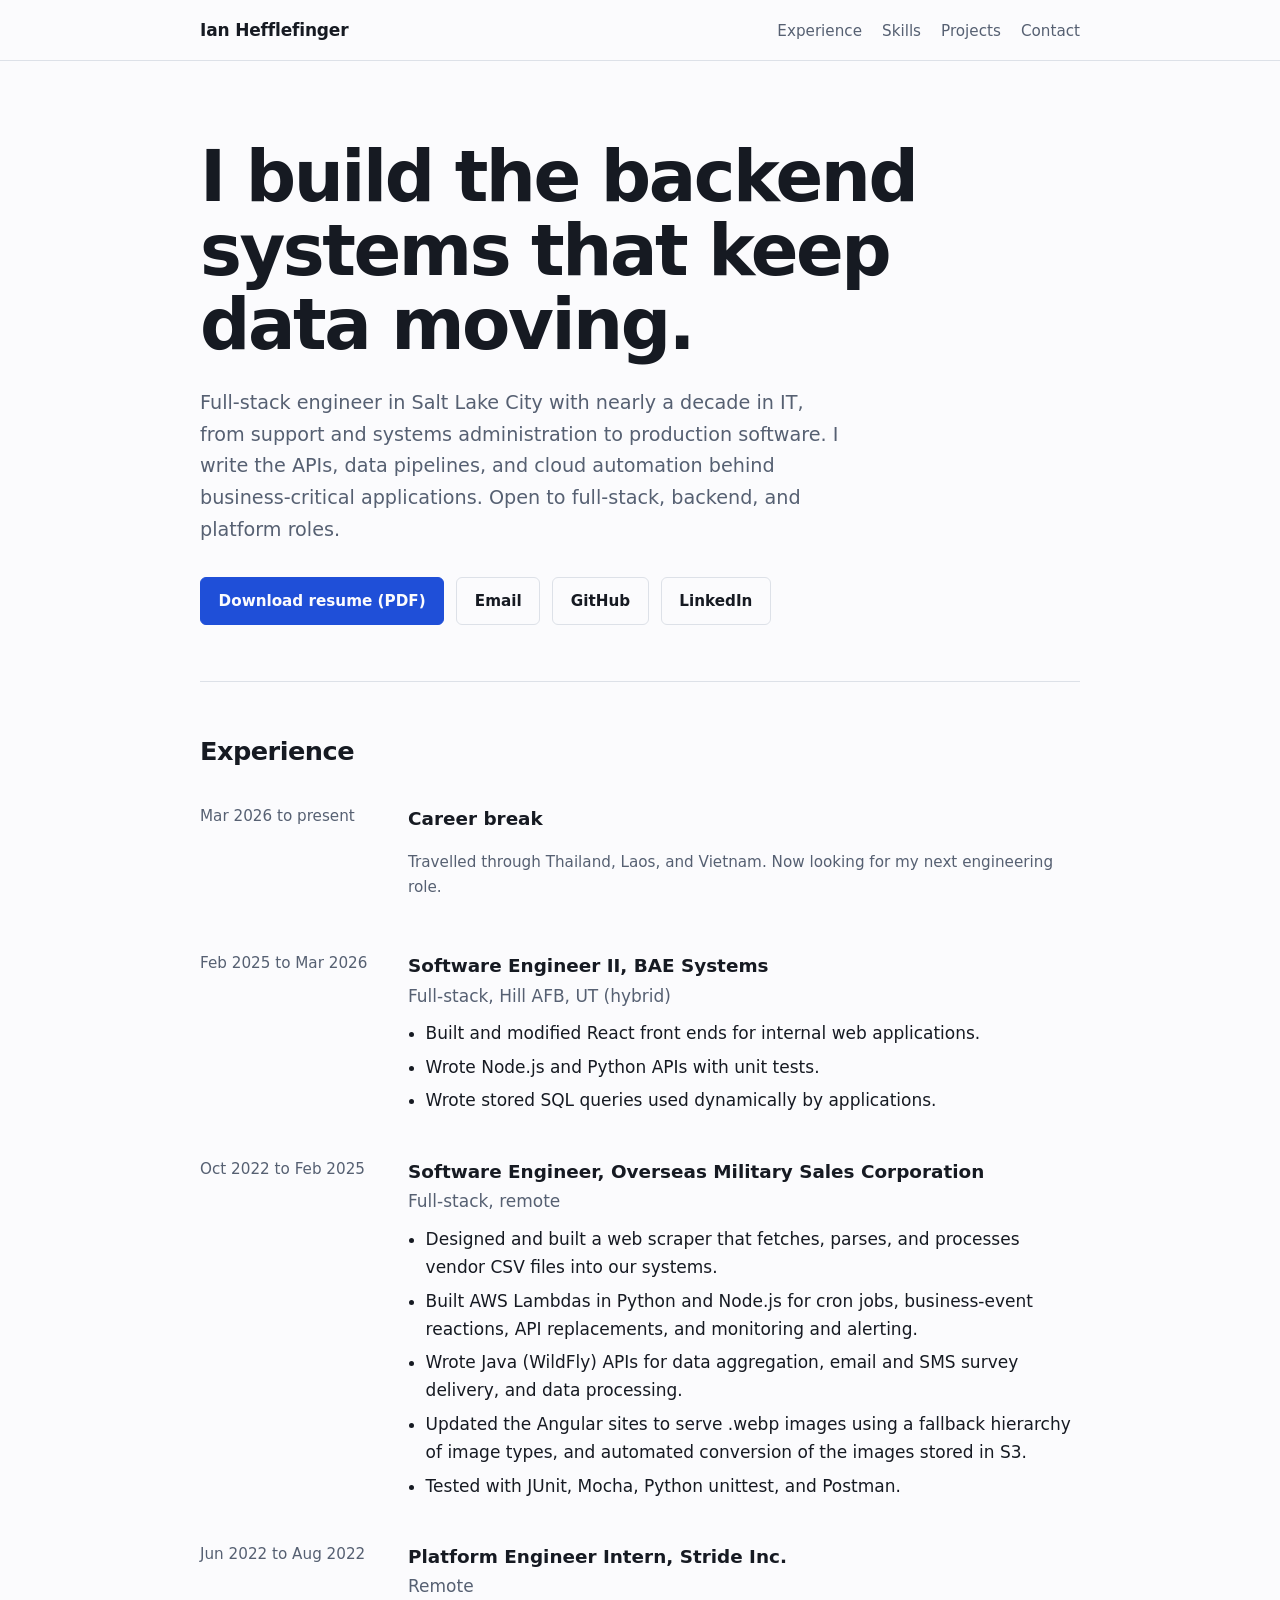
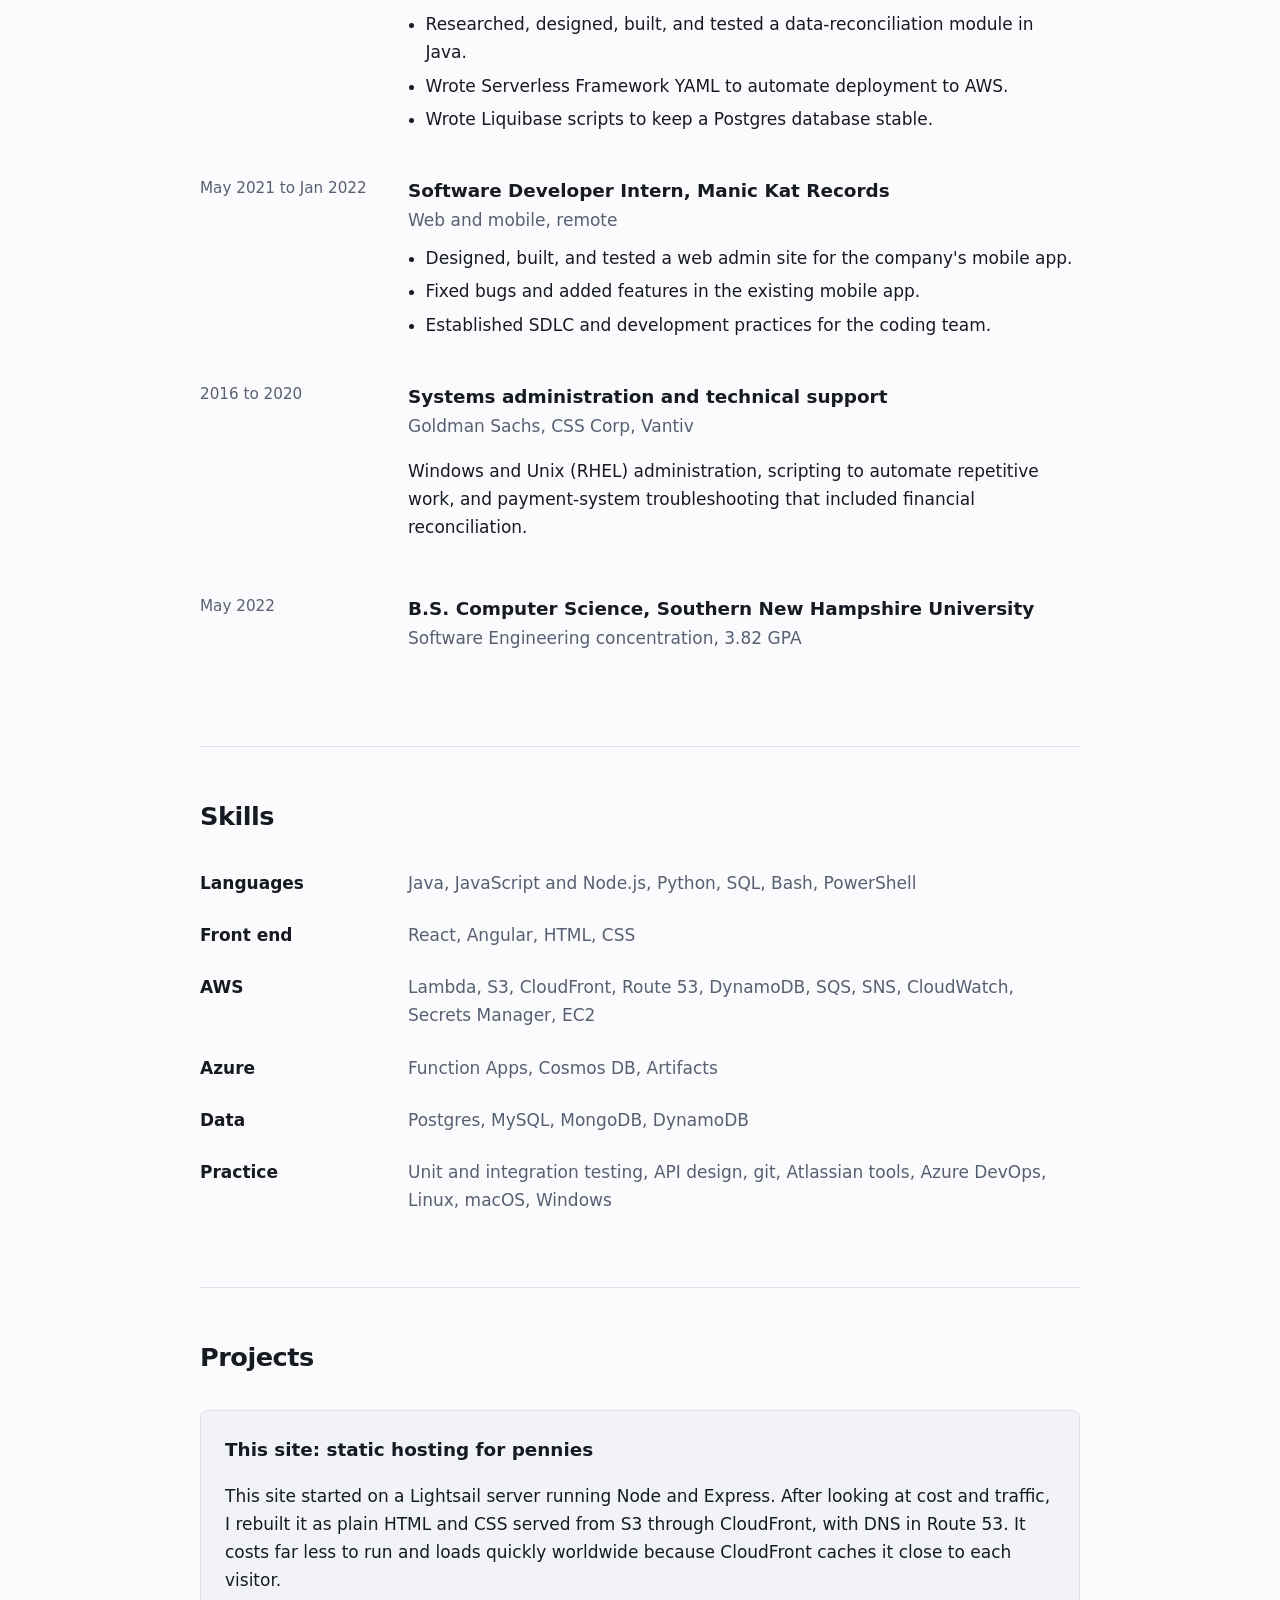
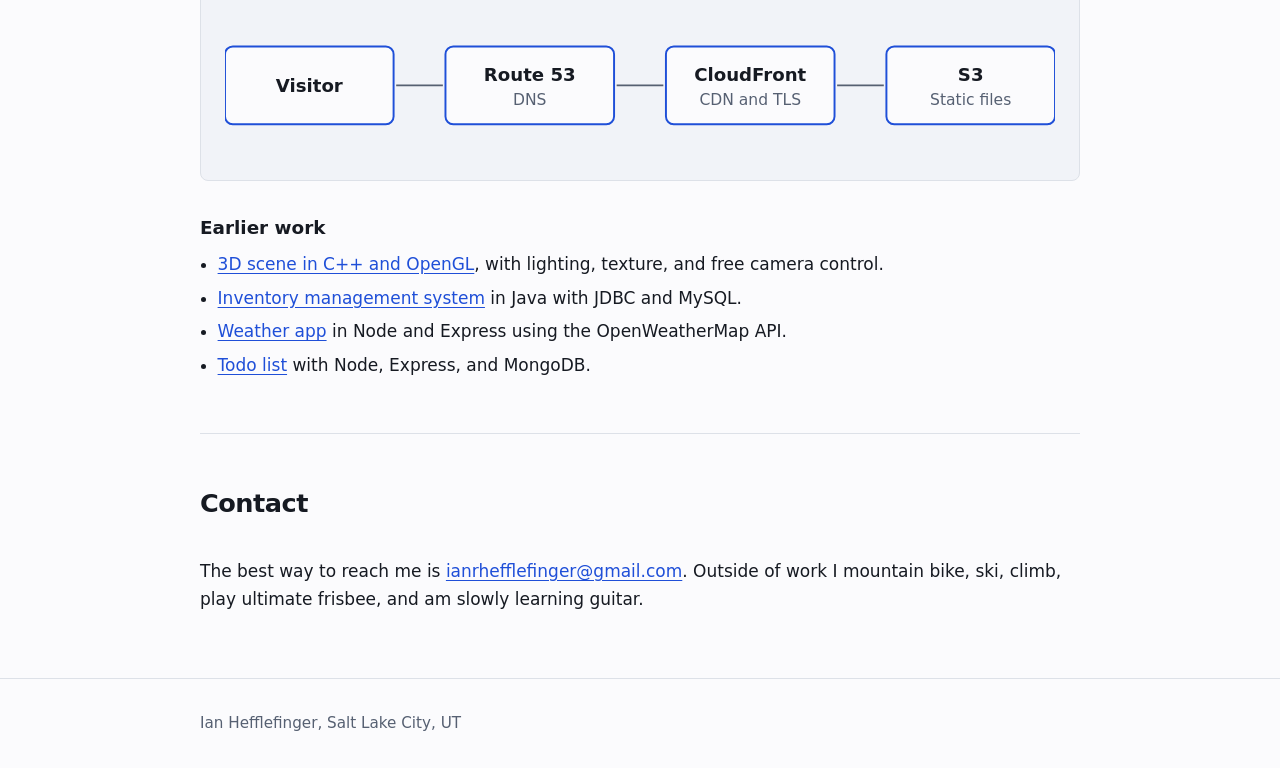
==== index.html @ f4db6d25 "New site" ====
<!DOCTYPE html>
<html lang="en">
<head>
<meta charset="utf-8">
<meta name="viewport" content="width=device-width, initial-scale=1">
<title>Ian Hefflefinger | Full-stack and backend software engineer</title>
<meta name="description" content="Ian Hefflefinger is a full-stack and backend software engineer in Salt Lake City. Java, Node.js, Python, React and AWS. Open to full-stack, backend, and platform roles.">
<meta property="og:title" content="Ian Hefflefinger | Software engineer">
<meta property="og:description" content="Backend systems, data processing, and cloud automation. Open to full-stack, backend, and platform roles.">
<meta property="og:type" content="website">
<meta name="theme-color" content="#1f4fd8">
<link rel="icon" href="data:image/svg+xml,%3Csvg xmlns='http://www.w3.org/2000/svg' viewBox='0 0 64 64'%3E%3Crect width='64' height='64' rx='12' fill='%231f4fd8'/%3E%3Ctext x='32' y='43' font-family='sans-serif' font-size='30' font-weight='700' text-anchor='middle' fill='white'%3EIH%3C/text%3E%3C/svg%3E">
<link rel="stylesheet" href="style.css">
</head>
<body>
<a class="skip" href="#main">Skip to content</a>
<header><div class="wrap">
  <a class="mark" href="#top">Ian Hefflefinger</a>
  <nav aria-label="Sections"><a href="#experience">Experience</a><a href="#skills">Skills</a><a href="#projects">Projects</a><a href="#contact">Contact</a></nav>
</div></header>
<main id="main"><div class="wrap">
<div class="hero" id="top">
  <h1>I build the backend systems that keep data moving.</h1>
  <p class="lead">Full-stack engineer in Salt Lake City with nearly a decade in IT, from support and systems administration to production software. I write the APIs, data pipelines, and cloud automation behind business-critical applications. Open to full-stack, backend, and platform roles.</p>
  <div class="links">
    <a class="btn primary" href="assets/Ian_Hefflefinger_Resume.pdf">Download resume (PDF)</a>
    <a class="btn" href="mailto:ianrhefflefinger@gmail.com">Email</a>
    <a class="btn" href="https://github.com/IanHefflefinger">GitHub</a>
    <a class="btn" href="https://www.linkedin.com/in/ian-hefflefinger-93a40a128/">LinkedIn</a>
  </div>
</div>

<section id="experience">
  <h2>Experience</h2>
  <div class="role"><div class="when">Mar 2026 to present</div><div>
    <h3>Career break</h3>
    <p class="small">Travelled through Thailand, Laos, and Vietnam. Now looking for my next engineering role.</p></div></div>
  <div class="role"><div class="when">Feb 2025 to Mar 2026</div><div>
    <h3>Software Engineer II, BAE Systems</h3><p class="org">Full-stack, Hill AFB, UT (hybrid)</p>
    <ul><li>Built and modified React front ends for internal web applications.</li>
    <li>Wrote Node.js and Python APIs with unit tests.</li>
    <li>Wrote stored SQL queries used dynamically by applications.</li></ul></div></div>
  <div class="role"><div class="when">Oct 2022 to Feb 2025</div><div>
    <h3>Software Engineer, Overseas Military Sales Corporation</h3><p class="org">Full-stack, remote</p>
    <ul><li>Designed and built a web scraper that fetches, parses, and processes vendor CSV files into our systems.</li>
    <li>Built AWS Lambdas in Python and Node.js for cron jobs, business-event reactions, API replacements, and monitoring and alerting.</li>
    <li>Wrote Java (WildFly) APIs for data aggregation, email and SMS survey delivery, and data processing.</li>
    <li>Updated the Angular sites to serve .webp images using a fallback hierarchy of image types, and automated conversion of the images stored in S3.</li>
    <li>Tested with JUnit, Mocha, Python unittest, and Postman.</li></ul></div></div>
  <div class="role"><div class="when">Jun 2022 to Aug 2022</div><div>
    <h3>Platform Engineer Intern, Stride Inc.</h3><p class="org">Remote</p>
    <ul><li>Researched, designed, built, and tested a data-reconciliation module in Java.</li>
    <li>Wrote Serverless Framework YAML to automate deployment to AWS.</li>
    <li>Wrote Liquibase scripts to keep a Postgres database stable.</li></ul></div></div>
  <div class="role"><div class="when">May 2021 to Jan 2022</div><div>
    <h3>Software Developer Intern, Manic Kat Records</h3><p class="org">Web and mobile, remote</p>
    <ul><li>Designed, built, and tested a web admin site for the company's mobile app.</li>
    <li>Fixed bugs and added features in the existing mobile app.</li>
    <li>Established SDLC and development practices for the coding team.</li></ul></div></div>
  <div class="role"><div class="when">2016 to 2020</div><div>
    <h3>Systems administration and technical support</h3><p class="org">Goldman Sachs, CSS Corp, Vantiv</p>
    <p>Windows and Unix (RHEL) administration, scripting to automate repetitive work, and payment-system troubleshooting that included financial reconciliation.</p></div></div>
  <div class="role"><div class="when">May 2022</div><div>
    <h3>B.S. Computer Science, Southern New Hampshire University</h3>
    <p class="org">Software Engineering concentration, 3.82 GPA</p></div></div>
</section>

<section id="skills">
  <h2>Skills</h2>
  <dl class="skills">
    <dt>Languages</dt><dd>Java, JavaScript and Node.js, Python, SQL, Bash, PowerShell</dd>
    <dt>Front end</dt><dd>React, Angular, HTML, CSS</dd>
    <dt>AWS</dt><dd>Lambda, S3, CloudFront, Route 53, DynamoDB, SQS, SNS, CloudWatch, Secrets Manager, EC2</dd>
    <dt>Azure</dt><dd>Function Apps, Cosmos DB, Artifacts</dd>
    <dt>Data</dt><dd>Postgres, MySQL, MongoDB, DynamoDB</dd>
    <dt>Practice</dt><dd>Unit and integration testing, API design, git, Atlassian tools, Azure DevOps, Linux, macOS, Windows</dd>
  </dl>
</section>

<section id="projects">
  <h2>Projects</h2>
  <div class="panel">
    <h3>This site: static hosting for pennies</h3>
    <p>This site started on a Lightsail server running Node and Express. After looking at cost and traffic, I rebuilt it as plain HTML and CSS served from S3 through CloudFront, with DNS in Route 53. It costs far less to run and loads quickly worldwide because CloudFront caches it close to each visitor.</p>
    <svg viewBox="0 0 640 90" role="img" aria-label="Request path: visitor to Route 53 to CloudFront to S3">
      <rect class="box" x="0" y="15" width="130" height="60" rx="6"/><text x="65" y="50">Visitor</text>
      <rect class="box" x="170" y="15" width="130" height="60" rx="6"/><text x="235" y="42">Route 53</text><text class="sub" x="235" y="60">DNS</text>
      <rect class="box" x="340" y="15" width="130" height="60" rx="6"/><text x="405" y="42">CloudFront</text><text class="sub" x="405" y="60">CDN and TLS</text>
      <rect class="box" x="510" y="15" width="130" height="60" rx="6"/><text x="575" y="42">S3</text><text class="sub" x="575" y="60">Static files</text>
      <path class="arrow" d="M132 45H168M302 45H338M472 45H508"/>
    </svg>
  </div>
  <h3 style="margin-top:2rem">Earlier work</h3>
  <ul>
    <li><a href="https://github.com/IanHefflefinger/CS-330">3D scene in C++ and OpenGL</a>, with lighting, texture, and free camera control.</li>
    <li><a href="https://github.com/IanHefflefinger/CS-499/tree/master/ApplesAndOranges/After/InventoryManagementSystemWithDatabase">Inventory management system</a> in Java with JDBC and MySQL.</li>
    <li><a href="https://github.com/IanHefflefinger/weatherApp">Weather app</a> in Node and Express using the OpenWeatherMap API.</li>
    <li><a href="https://github.com/IanHefflefinger/todoListWithMongo">Todo list</a> with Node, Express, and MongoDB.</li>
  </ul>
</section>

<section id="contact">
  <h2>Contact</h2>
  <p>The best way to reach me is <a href="mailto:ianrhefflefinger@gmail.com">ianrhefflefinger@gmail.com</a>. Outside of work I mountain bike, ski, climb, play ultimate frisbee, and am slowly learning guitar.</p>
</section>
</div></main>
<footer><div class="wrap">Ian Hefflefinger, Salt Lake City, UT</div></footer>
</body>
</html>
---- style.css ----
:root{--bg:#fbfbfd;--ink:#161a22;--mute:#566072;--line:#dde1e8;--accent:#1f4fd8;--panel:#f1f3f8}
@media(prefers-color-scheme:dark){:root{--bg:#0f141b;--ink:#e7ebf2;--mute:#9aa6b8;--line:#263040;--accent:#7ea3ff;--panel:#161d28}}
*{box-sizing:border-box}
html{scroll-behavior:smooth}
@media(prefers-reduced-motion:reduce){html{scroll-behavior:auto}}
body{margin:0;background:var(--bg);color:var(--ink);font:1.0625rem/1.65 ui-sans-serif,system-ui,-apple-system,"Segoe UI",Roboto,sans-serif}
.wrap{max-width:58rem;margin:0 auto;padding:0 1.5rem}
a{color:var(--accent);text-underline-offset:3px}
a:focus-visible{outline:3px solid var(--accent);outline-offset:3px;border-radius:2px}
.skip{position:absolute;left:-999px}.skip:focus{left:1rem;top:1rem;background:var(--bg);padding:.5rem 1rem;z-index:9}
header{border-bottom:1px solid var(--line)}
header .wrap{display:flex;justify-content:space-between;align-items:center;flex-wrap:wrap;gap:.5rem 1.5rem;padding-top:1rem;padding-bottom:1rem}
.mark{font-weight:700;color:var(--ink);text-decoration:none;letter-spacing:-.01em}
nav a{color:var(--mute);text-decoration:none;margin-left:1.25rem;font-size:.95rem}
nav a:hover{color:var(--ink)}
.hero{padding:5rem 0 3.5rem}
h1{font-size:clamp(2.4rem,6.5vw,4.4rem);line-height:1.05;letter-spacing:-.035em;font-weight:760;margin:0 0 1.5rem;max-width:16ch}
.lead{font-size:1.2rem;color:var(--mute);max-width:40rem;margin:0 0 2rem}
.links{display:flex;flex-wrap:wrap;gap:.75rem}
.btn{display:inline-block;padding:.65rem 1.1rem;border:1px solid var(--line);border-radius:6px;color:var(--ink);text-decoration:none;font-weight:600;font-size:.95rem}
.btn:hover{border-color:var(--accent)}
.btn.primary{background:var(--accent);border-color:var(--accent);color:var(--bg)}
section{padding:3rem 0;border-top:1px solid var(--line)}
h2{font-size:1.6rem;letter-spacing:-.02em;margin:0 0 2rem}
h3{font-size:1.15rem;margin:0}
.role{display:grid;gap:.25rem 2rem;margin-bottom:2.25rem}
@media(min-width:720px){.role{grid-template-columns:11rem 1fr}}
.when{color:var(--mute);font-size:.95rem}
.org{color:var(--mute);margin:0 0 .6rem}
ul{padding-left:1.1rem;margin:.4rem 0}
li{margin:.35rem 0}
.skills{display:grid;gap:1rem 2rem}
@media(min-width:720px){.skills{grid-template-columns:11rem 1fr}}
.skills dt{font-weight:650}.skills dd{margin:0 0 .5rem;color:var(--mute)}
.panel{background:var(--panel);border:1px solid var(--line);border-radius:8px;padding:1.5rem}
.panel svg{width:100%;height:auto;margin:1rem 0 .25rem}
.panel .box{fill:var(--bg);stroke:var(--accent);stroke-width:1.5}
.panel text{fill:var(--ink);font:600 14px ui-sans-serif,system-ui,sans-serif;text-anchor:middle}
.panel .sub{fill:var(--mute);font-weight:400;font-size:12px}
.panel .arrow{stroke:var(--mute);stroke-width:1.5;fill:none}
.small{font-size:.95rem;color:var(--mute)}
footer{border-top:1px solid var(--line);padding:2rem 0;color:var(--mute);font-size:.95rem}
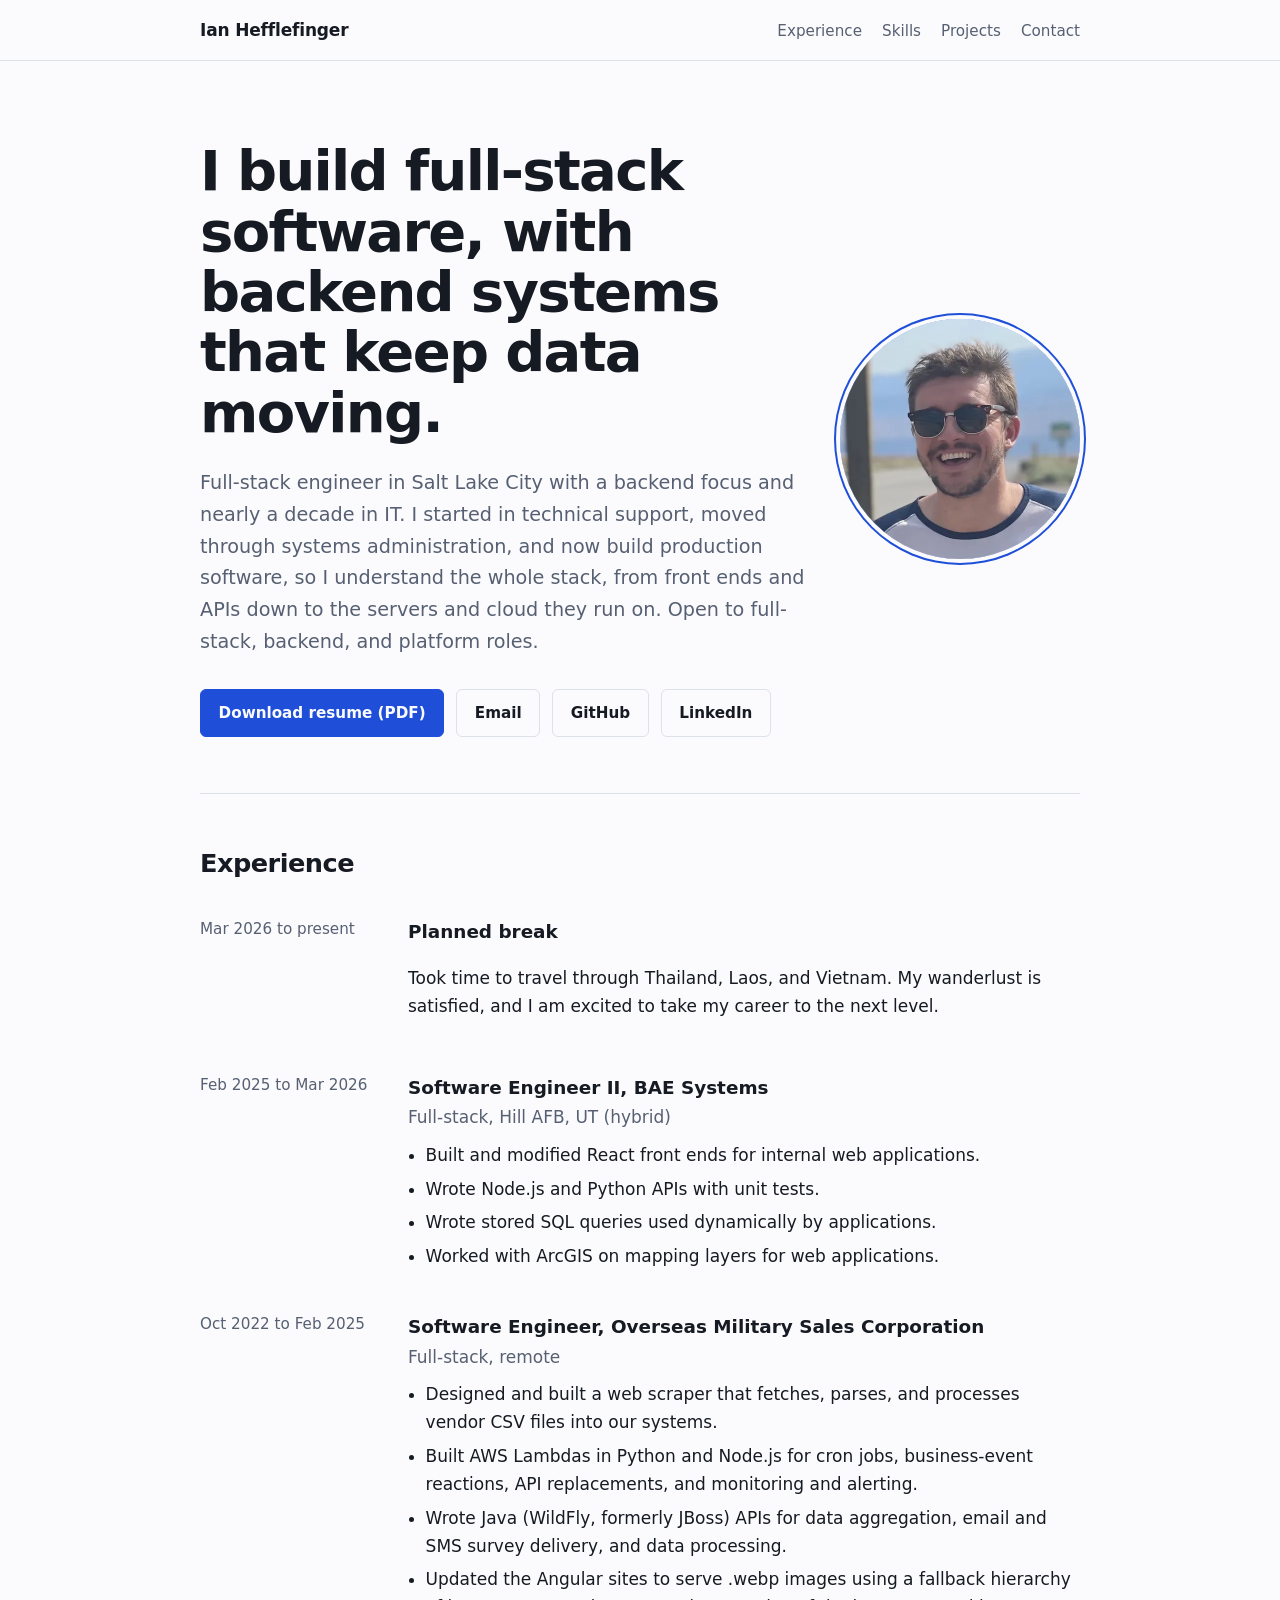
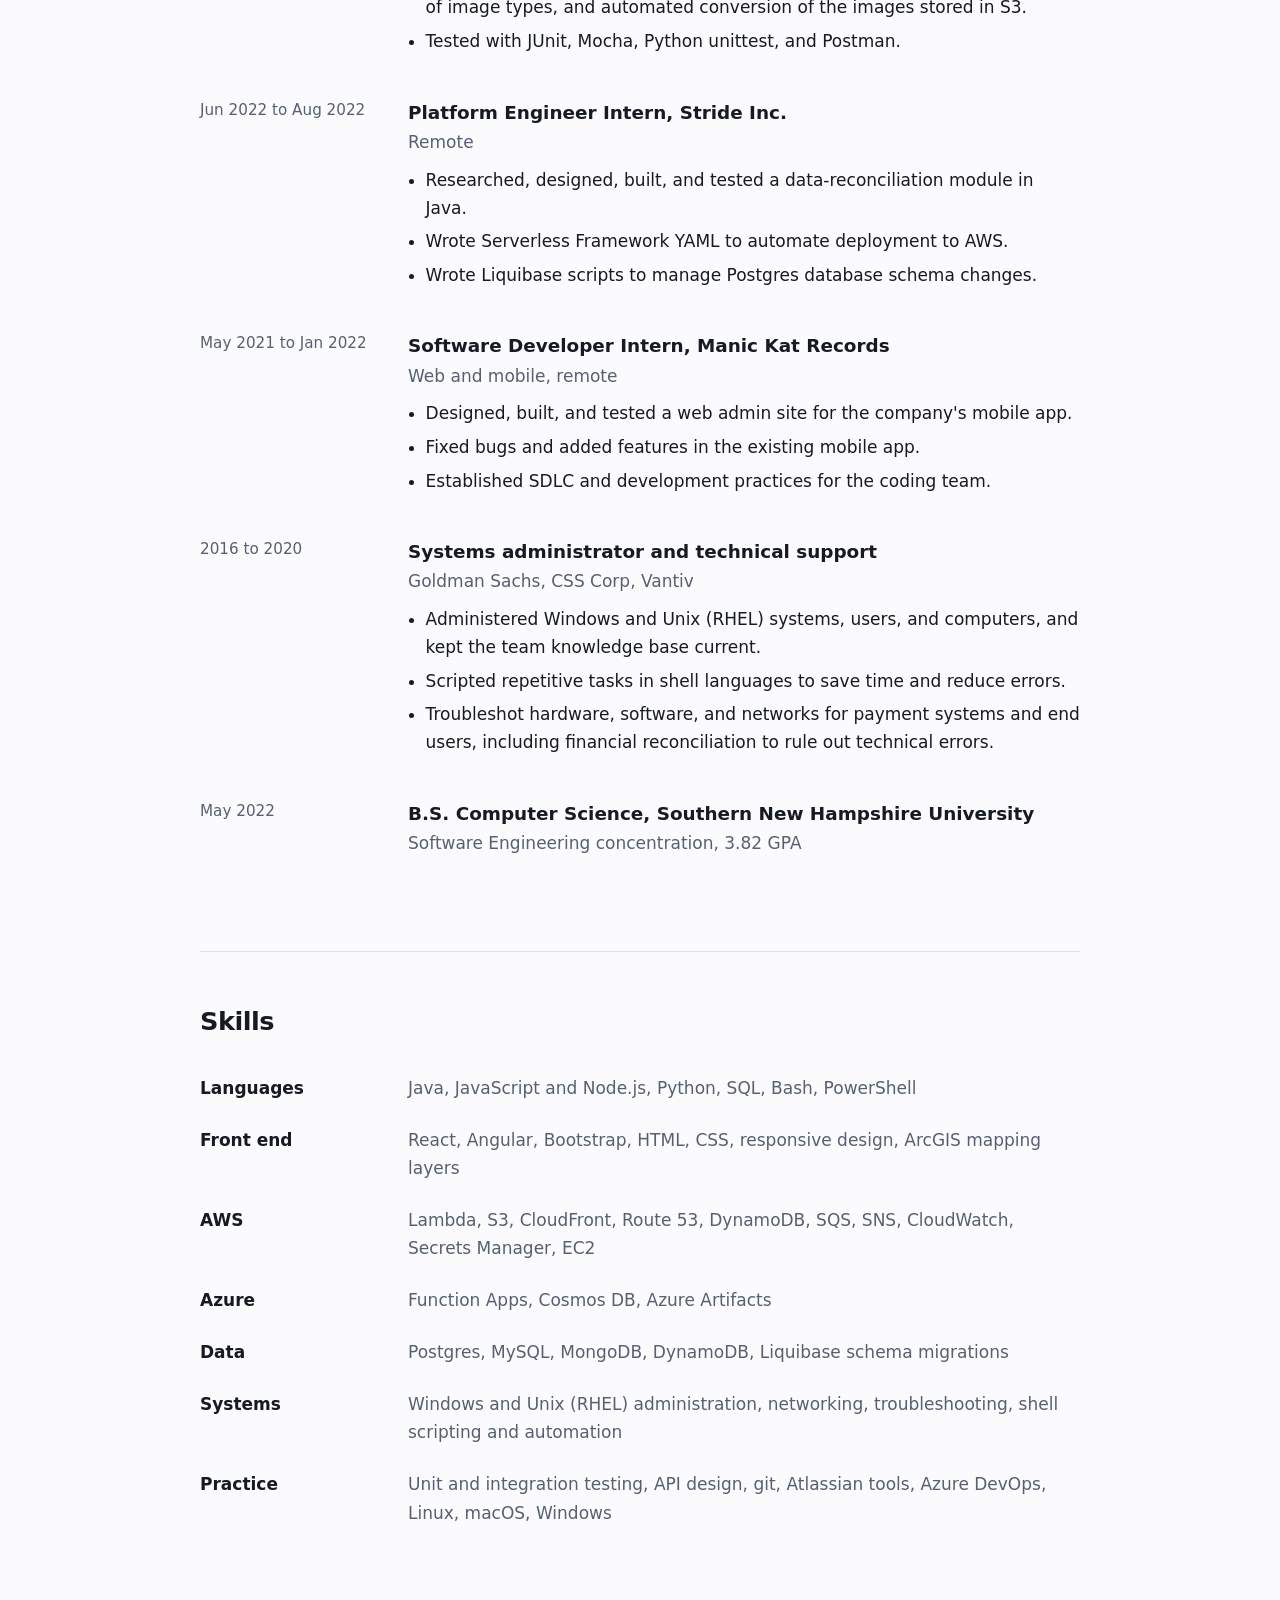
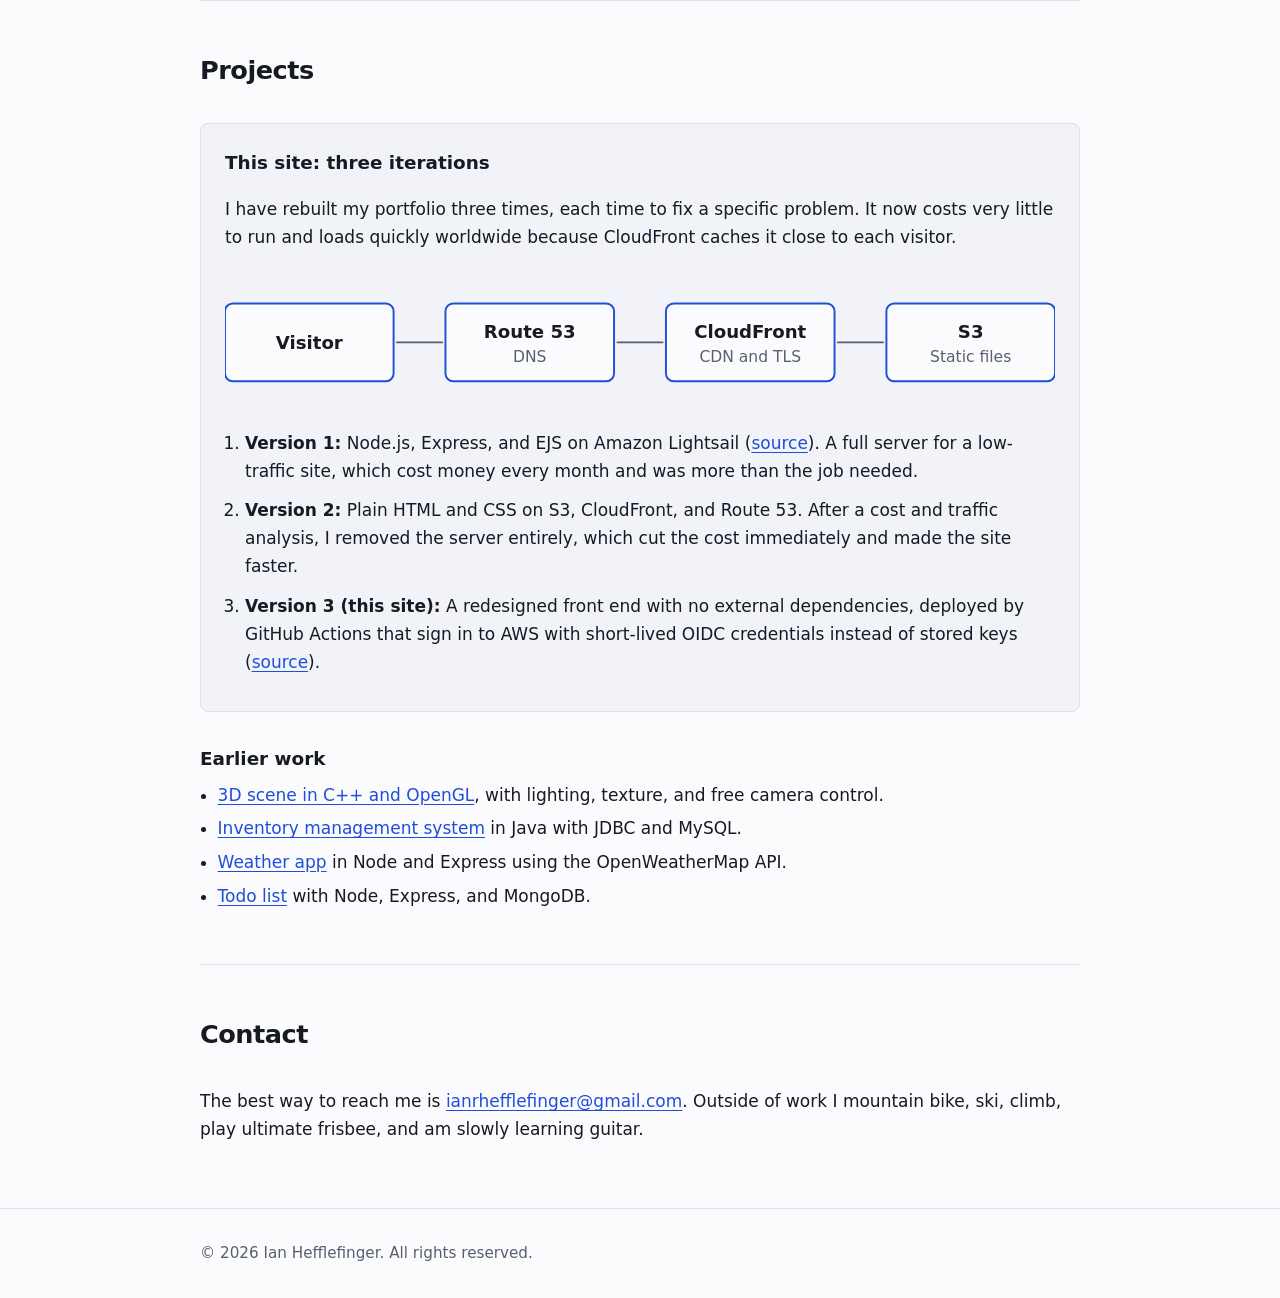
==== commit 322201e2: "Add photo, 404 page, resume fixes, and content updates" ====
--- a/index.html
+++ b/index.html
@@ -8,6 +8,11 @@
 <meta property="og:title" content="Ian Hefflefinger | Software engineer">
 <meta property="og:description" content="Backend systems, data processing, and cloud automation. Open to full-stack, backend, and platform roles.">
 <meta property="og:type" content="website">
+<meta property="og:url" content="https://ianhefflefinger.com/">
+<meta property="og:image" content="https://ianhefflefinger.com/assets/og.jpg">
+<meta name="twitter:card" content="summary_large_image">
+<link rel="canonical" href="https://ianhefflefinger.com/">
+<script type="application/ld+json">{"@context":"https://schema.org","@type":"Person","name":"Ian Hefflefinger","url":"https://ianhefflefinger.com","jobTitle":"Software Engineer","address":{"@type":"PostalAddress","addressLocality":"Salt Lake City","addressRegion":"UT","addressCountry":"US"},"sameAs":["https://github.com/IanHefflefinger","https://www.linkedin.com/in/ian-hefflefinger-93a40a128/"]}</script>
 <meta name="theme-color" content="#1f4fd8">
 <link rel="icon" href="data:image/svg+xml,%3Csvg xmlns='http://www.w3.org/2000/svg' viewBox='0 0 64 64'%3E%3Crect width='64' height='64' rx='12' fill='%231f4fd8'/%3E%3Ctext x='32' y='43' font-family='sans-serif' font-size='30' font-weight='700' text-anchor='middle' fill='white'%3EIH%3C/text%3E%3C/svg%3E">
 <link rel="stylesheet" href="style.css">
@@ -20,46 +25,50 @@
 </div></header>
 <main id="main"><div class="wrap">
 <div class="hero" id="top">
-  <h1>I build the backend systems that keep data moving.</h1>
-  <p class="lead">Full-stack engineer in Salt Lake City with nearly a decade in IT, from support and systems administration to production software. I write the APIs, data pipelines, and cloud automation behind business-critical applications. Open to full-stack, backend, and platform roles.</p>
+  <picture class="portrait"><source srcset="assets/profile.webp" type="image/webp"><img src="assets/profile.jpg" width="240" height="240" alt="Ian Hefflefinger smiling outdoors in sunglasses" fetchpriority="high"></picture>
+  <div class="intro">
+  <h1>I build full-stack software, with backend systems that keep data moving.</h1>
+  <p class="lead">Full-stack engineer in Salt Lake City with a backend focus and nearly a decade in IT. I started in technical support, moved through systems administration, and now build production software, so I understand the whole stack, from front ends and APIs down to the servers and cloud they run on. Open to full-stack, backend, and platform roles.</p>
   <div class="links">
     <a class="btn primary" href="assets/Ian_Hefflefinger_Resume.pdf">Download resume (PDF)</a>
     <a class="btn" href="mailto:ianrhefflefinger@gmail.com">Email</a>
     <a class="btn" href="https://github.com/IanHefflefinger">GitHub</a>
     <a class="btn" href="https://www.linkedin.com/in/ian-hefflefinger-93a40a128/">LinkedIn</a>
   </div>
+  </div>
 </div>
 
 <section id="experience">
   <h2>Experience</h2>
   <div class="role"><div class="when">Mar 2026 to present</div><div>
-    <h3>Career break</h3>
-    <p class="small">Travelled through Thailand, Laos, and Vietnam. Now looking for my next engineering role.</p></div></div>
+    <h3>Planned break</h3>
+    <p>Took time to travel through Thailand, Laos, and Vietnam. My wanderlust is satisfied, and I am excited to take my career to the next level.</p></div></div>
   <div class="role"><div class="when">Feb 2025 to Mar 2026</div><div>
     <h3>Software Engineer II, BAE Systems</h3><p class="org">Full-stack, Hill AFB, UT (hybrid)</p>
     <ul><li>Built and modified React front ends for internal web applications.</li>
     <li>Wrote Node.js and Python APIs with unit tests.</li>
-    <li>Wrote stored SQL queries used dynamically by applications.</li></ul></div></div>
+    <li>Wrote stored SQL queries used dynamically by applications.</li>
+    <li>Worked with ArcGIS on mapping layers for web applications.</li></ul></div></div>
   <div class="role"><div class="when">Oct 2022 to Feb 2025</div><div>
     <h3>Software Engineer, Overseas Military Sales Corporation</h3><p class="org">Full-stack, remote</p>
     <ul><li>Designed and built a web scraper that fetches, parses, and processes vendor CSV files into our systems.</li>
     <li>Built AWS Lambdas in Python and Node.js for cron jobs, business-event reactions, API replacements, and monitoring and alerting.</li>
-    <li>Wrote Java (WildFly) APIs for data aggregation, email and SMS survey delivery, and data processing.</li>
+    <li>Wrote Java (WildFly, formerly JBoss) APIs for data aggregation, email and SMS survey delivery, and data processing.</li>
     <li>Updated the Angular sites to serve .webp images using a fallback hierarchy of image types, and automated conversion of the images stored in S3.</li>
     <li>Tested with JUnit, Mocha, Python unittest, and Postman.</li></ul></div></div>
   <div class="role"><div class="when">Jun 2022 to Aug 2022</div><div>
     <h3>Platform Engineer Intern, Stride Inc.</h3><p class="org">Remote</p>
     <ul><li>Researched, designed, built, and tested a data-reconciliation module in Java.</li>
     <li>Wrote Serverless Framework YAML to automate deployment to AWS.</li>
-    <li>Wrote Liquibase scripts to keep a Postgres database stable.</li></ul></div></div>
+    <li>Wrote Liquibase scripts to manage Postgres database schema changes.</li></ul></div></div>
   <div class="role"><div class="when">May 2021 to Jan 2022</div><div>
     <h3>Software Developer Intern, Manic Kat Records</h3><p class="org">Web and mobile, remote</p>
     <ul><li>Designed, built, and tested a web admin site for the company's mobile app.</li>
     <li>Fixed bugs and added features in the existing mobile app.</li>
     <li>Established SDLC and development practices for the coding team.</li></ul></div></div>
   <div class="role"><div class="when">2016 to 2020</div><div>
-    <h3>Systems administration and technical support</h3><p class="org">Goldman Sachs, CSS Corp, Vantiv</p>
-    <p>Windows and Unix (RHEL) administration, scripting to automate repetitive work, and payment-system troubleshooting that included financial reconciliation.</p></div></div>
+    <h3>Systems administrator and technical support</h3><p class="org">Goldman Sachs, CSS Corp, Vantiv</p>
+    <ul><li>Administered Windows and Unix (RHEL) systems, users, and computers, and kept the team knowledge base current.</li><li>Scripted repetitive tasks in shell languages to save time and reduce errors.</li><li>Troubleshot hardware, software, and networks for payment systems and end users, including financial reconciliation to rule out technical errors.</li></ul></div></div>
   <div class="role"><div class="when">May 2022</div><div>
     <h3>B.S. Computer Science, Southern New Hampshire University</h3>
     <p class="org">Software Engineering concentration, 3.82 GPA</p></div></div>
@@ -69,10 +78,11 @@
   <h2>Skills</h2>
   <dl class="skills">
     <dt>Languages</dt><dd>Java, JavaScript and Node.js, Python, SQL, Bash, PowerShell</dd>
-    <dt>Front end</dt><dd>React, Angular, HTML, CSS</dd>
+    <dt>Front end</dt><dd>React, Angular, Bootstrap, HTML, CSS, responsive design, ArcGIS mapping layers</dd>
     <dt>AWS</dt><dd>Lambda, S3, CloudFront, Route 53, DynamoDB, SQS, SNS, CloudWatch, Secrets Manager, EC2</dd>
-    <dt>Azure</dt><dd>Function Apps, Cosmos DB, Artifacts</dd>
-    <dt>Data</dt><dd>Postgres, MySQL, MongoDB, DynamoDB</dd>
+    <dt>Azure</dt><dd>Function Apps, Cosmos DB, Azure Artifacts</dd>
+    <dt>Data</dt><dd>Postgres, MySQL, MongoDB, DynamoDB, Liquibase schema migrations</dd>
+    <dt>Systems</dt><dd>Windows and Unix (RHEL) administration, networking, troubleshooting, shell scripting and automation</dd>
     <dt>Practice</dt><dd>Unit and integration testing, API design, git, Atlassian tools, Azure DevOps, Linux, macOS, Windows</dd>
   </dl>
 </section>
@@ -80,8 +90,8 @@
 <section id="projects">
   <h2>Projects</h2>
   <div class="panel">
-    <h3>This site: static hosting for pennies</h3>
-    <p>This site started on a Lightsail server running Node and Express. After looking at cost and traffic, I rebuilt it as plain HTML and CSS served from S3 through CloudFront, with DNS in Route 53. It costs far less to run and loads quickly worldwide because CloudFront caches it close to each visitor.</p>
+    <h3>This site: three iterations</h3>
+    <p>I have rebuilt my portfolio three times, each time to fix a specific problem. It now costs very little to run and loads quickly worldwide because CloudFront caches it close to each visitor.</p>
     <svg viewBox="0 0 640 90" role="img" aria-label="Request path: visitor to Route 53 to CloudFront to S3">
       <rect class="box" x="0" y="15" width="130" height="60" rx="6"/><text x="65" y="50">Visitor</text>
       <rect class="box" x="170" y="15" width="130" height="60" rx="6"/><text x="235" y="42">Route 53</text><text class="sub" x="235" y="60">DNS</text>
@@ -89,6 +99,11 @@
       <rect class="box" x="510" y="15" width="130" height="60" rx="6"/><text x="575" y="42">S3</text><text class="sub" x="575" y="60">Static files</text>
       <path class="arrow" d="M132 45H168M302 45H338M472 45H508"/>
     </svg>
+    <ol class="iter">
+      <li><strong>Version 1:</strong> Node.js, Express, and EJS on Amazon Lightsail (<a href="https://github.com/IanHefflefinger/IanHefflefingerDotCom">source</a>). A full server for a low-traffic site, which cost money every month and was more than the job needed.</li>
+      <li><strong>Version 2:</strong> Plain HTML and CSS on S3, CloudFront, and Route 53. After a cost and traffic analysis, I removed the server entirely, which cut the cost immediately and made the site faster.</li>
+      <li><strong>Version 3 (this site):</strong> A redesigned front end with no external dependencies, deployed by GitHub Actions that sign in to AWS with short-lived OIDC credentials instead of stored keys (<a href="https://github.com/IanHefflefinger/ianhefflefinger-site">source</a>).</li>
+    </ol>
   </div>
   <h3 style="margin-top:2rem">Earlier work</h3>
   <ul>
@@ -104,6 +119,6 @@
   <p>The best way to reach me is <a href="mailto:ianrhefflefinger@gmail.com">ianrhefflefinger@gmail.com</a>. Outside of work I mountain bike, ski, climb, play ultimate frisbee, and am slowly learning guitar.</p>
 </section>
 </div></main>
-<footer><div class="wrap">Ian Hefflefinger, Salt Lake City, UT</div></footer>
+<footer><div class="wrap">&copy; 2026 Ian Hefflefinger. All rights reserved.</div></footer>
 </body>
 </html>
--- a/style.css
+++ b/style.css
@@ -13,8 +13,10 @@
 .mark{font-weight:700;color:var(--ink);text-decoration:none;letter-spacing:-.01em}
 nav a{color:var(--mute);text-decoration:none;margin-left:1.25rem;font-size:.95rem}
 nav a:hover{color:var(--ink)}
-.hero{padding:5rem 0 3.5rem}
-h1{font-size:clamp(2.4rem,6.5vw,4.4rem);line-height:1.05;letter-spacing:-.035em;font-weight:760;margin:0 0 1.5rem;max-width:16ch}
+.hero{padding:4rem 0 3.5rem;display:grid;gap:2rem;align-items:center}
+.portrait img{display:block;width:min(180px,50vw);height:auto;aspect-ratio:1;border-radius:50%;box-shadow:0 0 0 4px var(--bg),0 0 0 6px var(--accent)}
+@media(min-width:760px){.hero{grid-template-columns:1fr 240px;padding-top:5rem}.portrait{order:2;justify-self:end}.portrait img{width:240px}}
+h1{font-size:clamp(2.1rem,5.2vw,3.5rem);line-height:1.08;letter-spacing:-.03em;font-weight:760;margin:0 0 1.5rem;max-width:20ch}
 .lead{font-size:1.2rem;color:var(--mute);max-width:40rem;margin:0 0 2rem}
 .links{display:flex;flex-wrap:wrap;gap:.75rem}
 .btn{display:inline-block;padding:.65rem 1.1rem;border:1px solid var(--line);border-radius:6px;color:var(--ink);text-decoration:none;font-weight:600;font-size:.95rem}
@@ -40,3 +42,11 @@
 .panel .arrow{stroke:var(--mute);stroke-width:1.5;fill:none}
 .small{font-size:.95rem;color:var(--mute)}
 footer{border-top:1px solid var(--line);padding:2rem 0;color:var(--mute);font-size:.95rem}
+.iter{padding-left:1.25rem;margin:1rem 0 0}.iter li{margin:.7rem 0}
+.tm{font-size:.85rem;margin:.75rem 0 0;max-width:46rem}
+.notfound{text-align:center;padding-top:4rem;padding-bottom:4rem;display:flex;flex-direction:column;align-items:center}
+.notfound h1{max-width:none;margin-bottom:1rem}
+.notfound .lead{margin:0 auto 2rem}
+.notfound picture{display:block;width:100%;max-width:640px;margin:0 0 2rem}
+.notfound img{display:block;width:100%;height:auto;border-radius:8px}
+.notfound .links{justify-content:center}
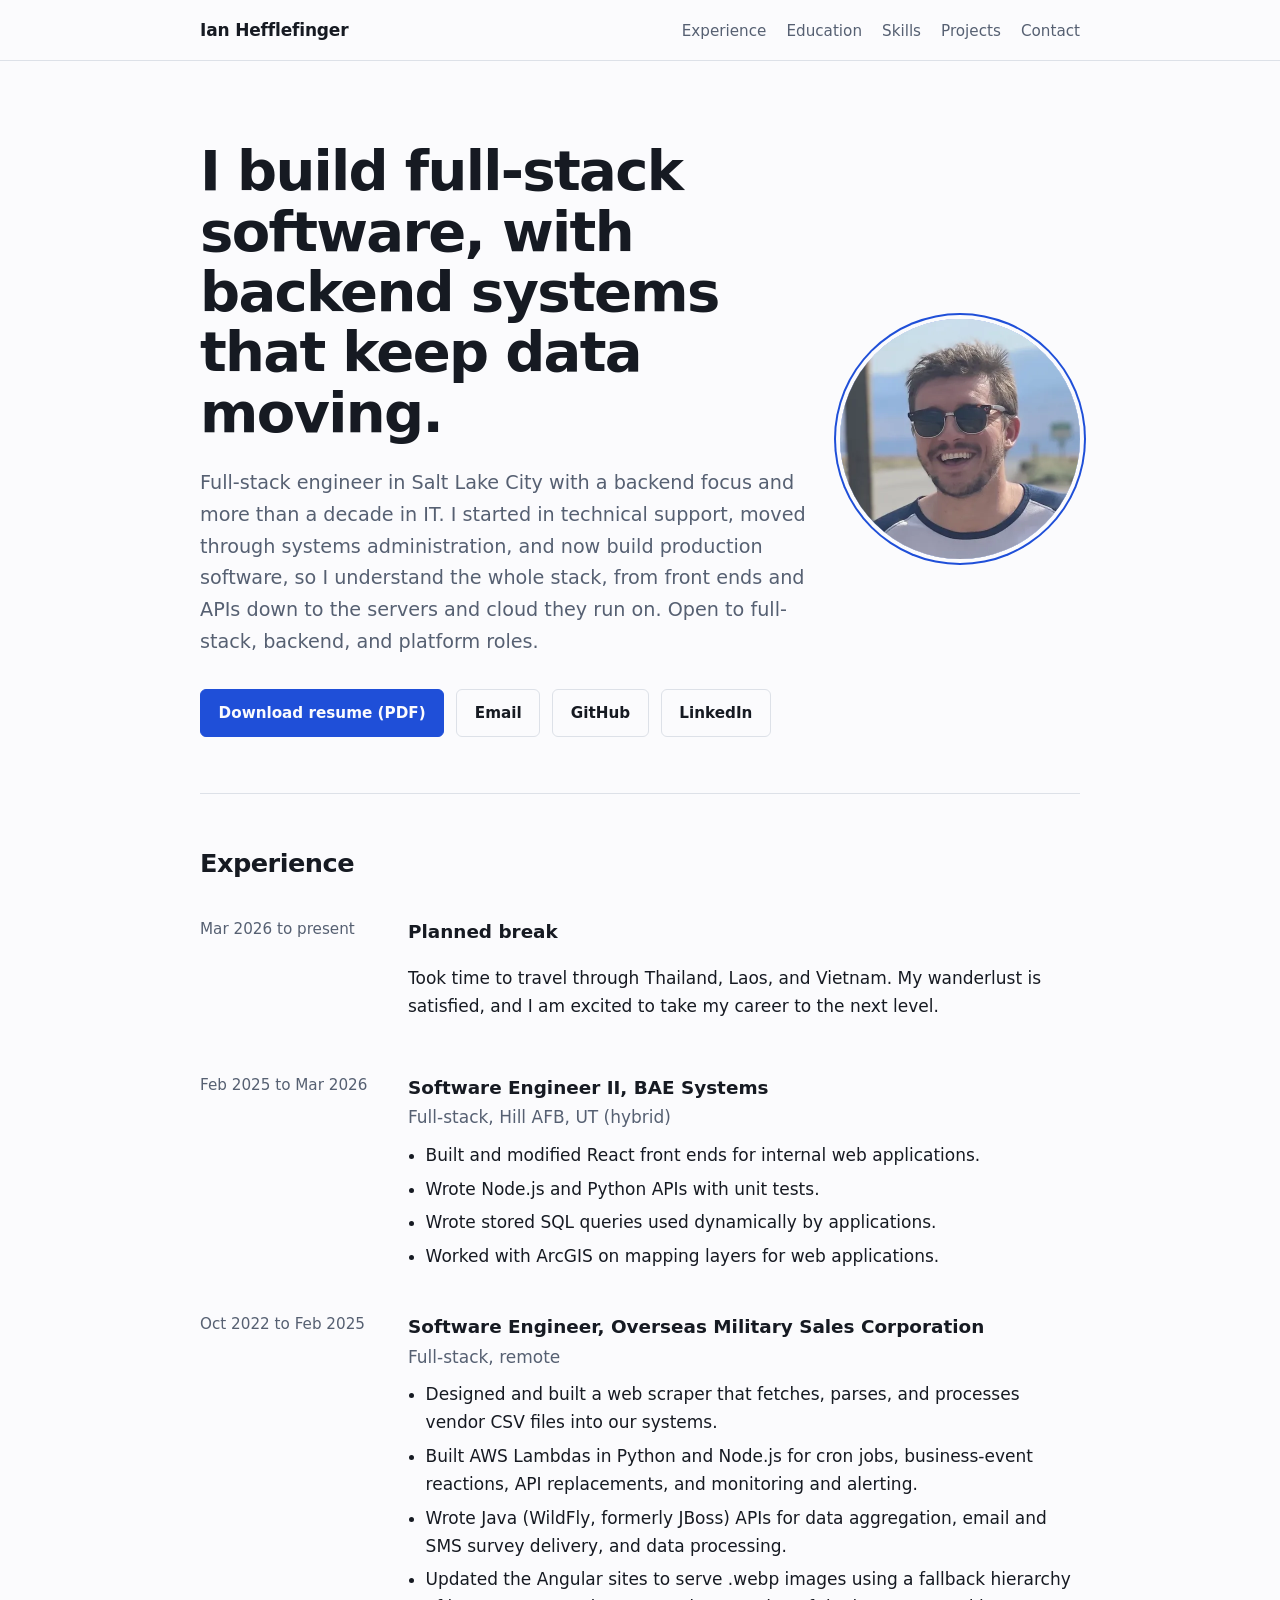
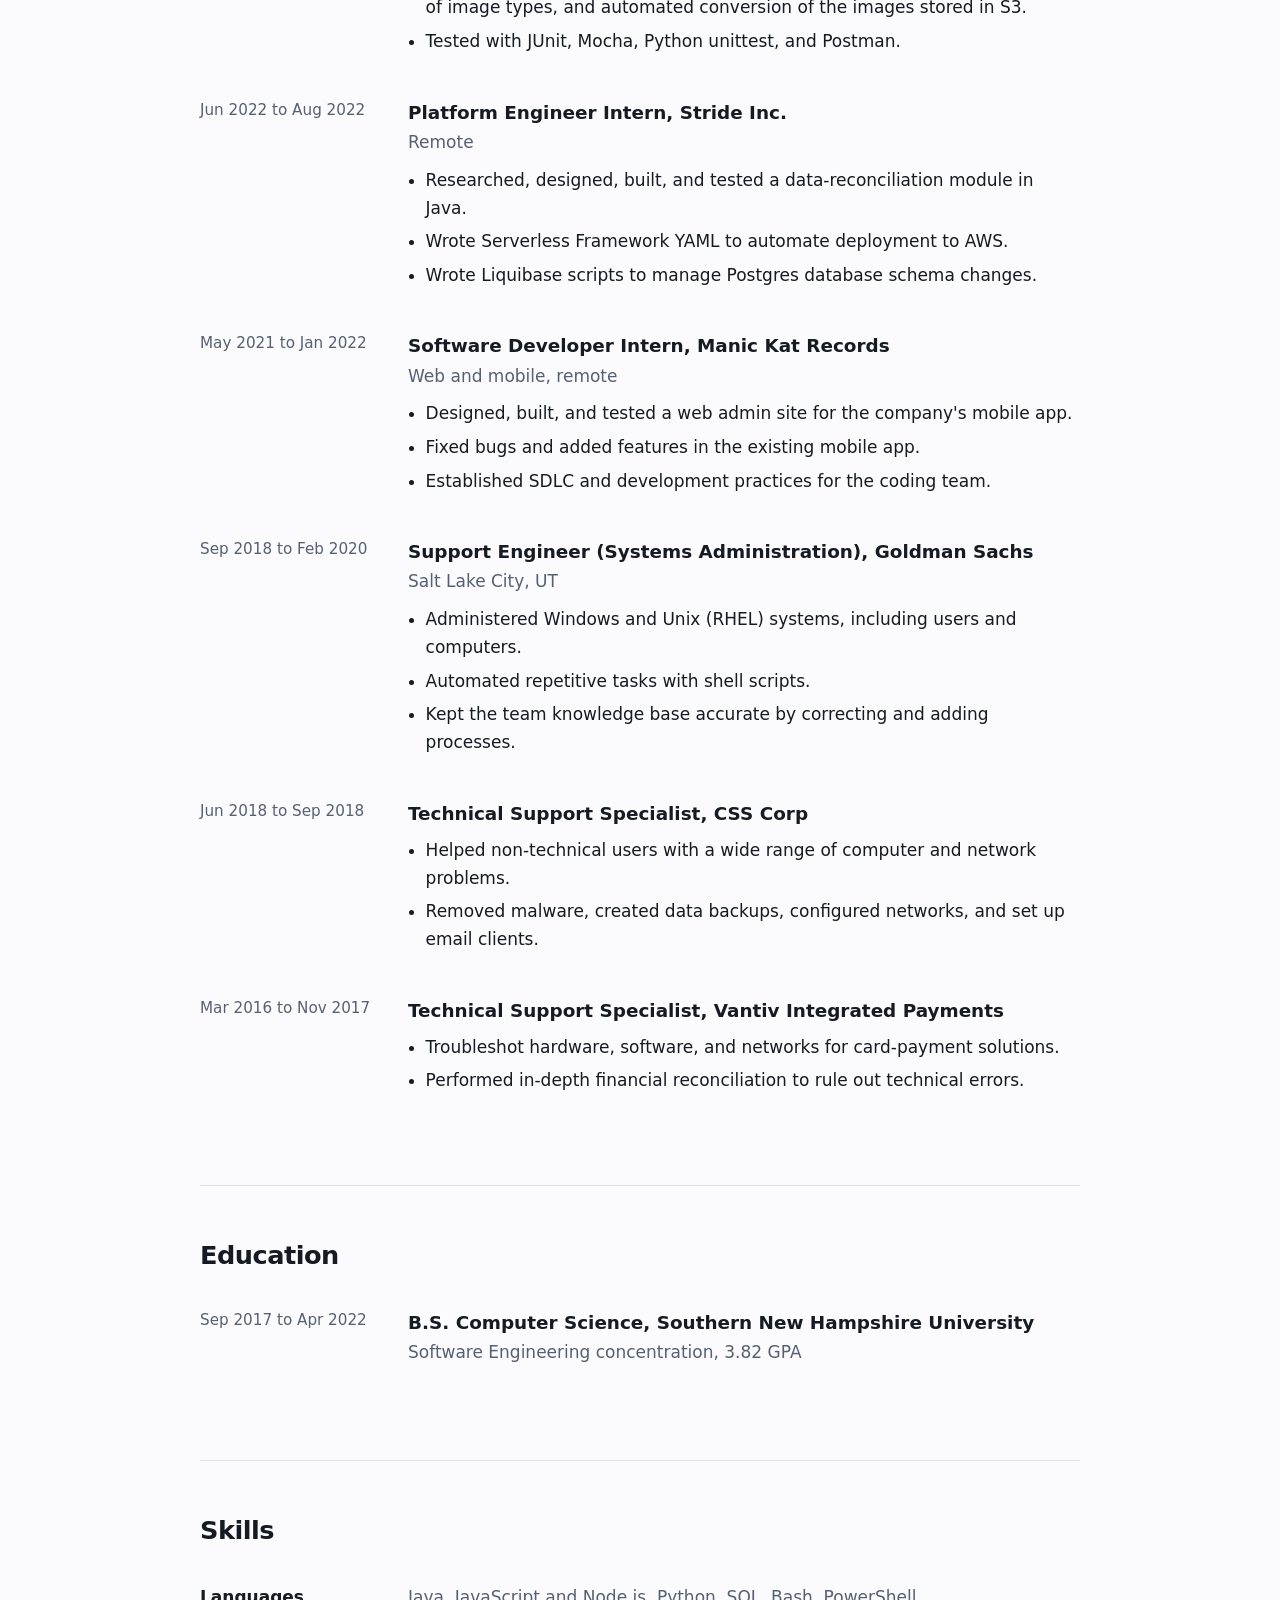
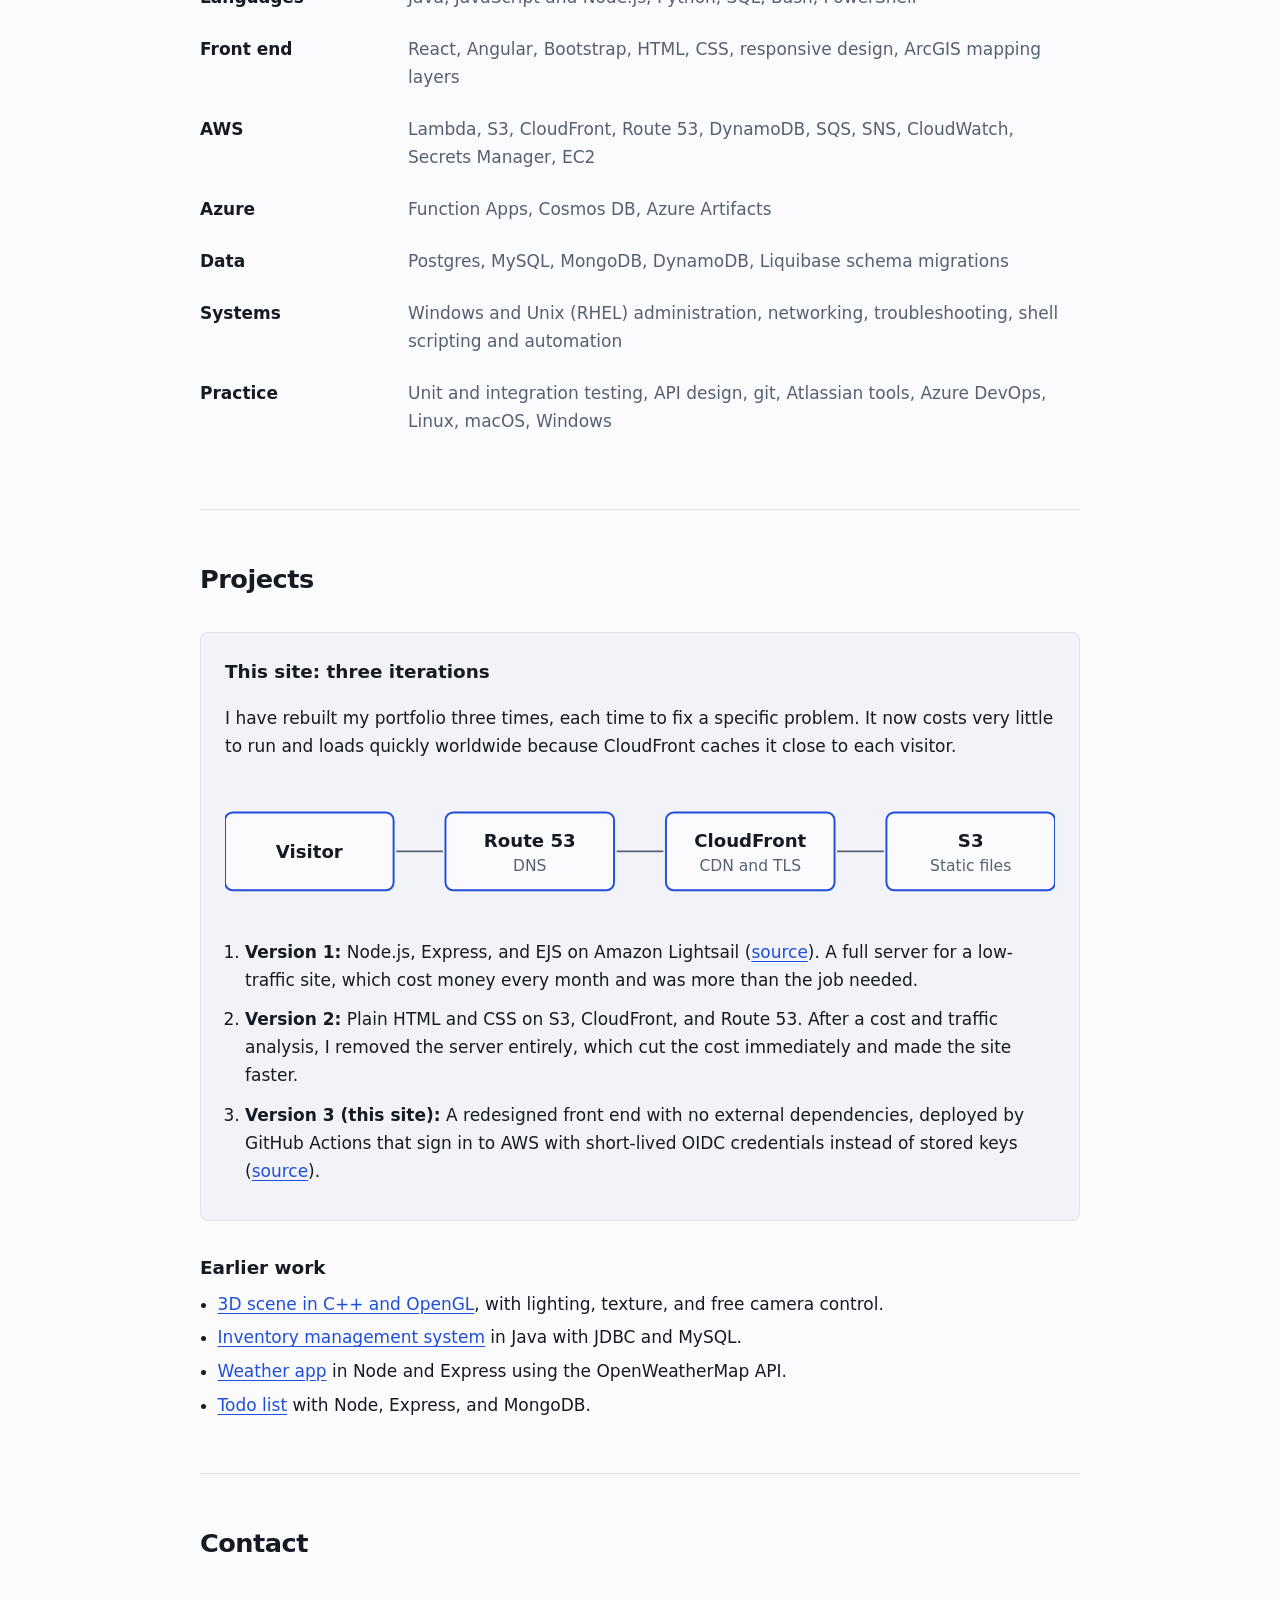
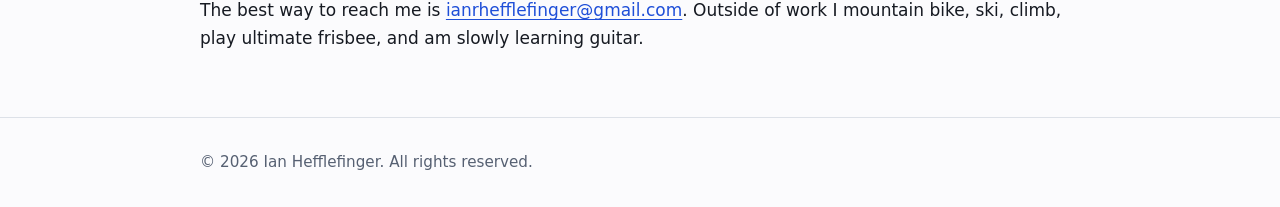
==== commit 7e81602e: "Add Education section, fix education dates" ====
--- a/index.html
+++ b/index.html
@@ -21,14 +21,14 @@
 <a class="skip" href="#main">Skip to content</a>
 <header><div class="wrap">
   <a class="mark" href="#top">Ian Hefflefinger</a>
-  <nav aria-label="Sections"><a href="#experience">Experience</a><a href="#skills">Skills</a><a href="#projects">Projects</a><a href="#contact">Contact</a></nav>
+  <nav aria-label="Sections"><a href="#experience">Experience</a><a href="#education">Education</a><a href="#skills">Skills</a><a href="#projects">Projects</a><a href="#contact">Contact</a></nav>
 </div></header>
 <main id="main"><div class="wrap">
 <div class="hero" id="top">
   <picture class="portrait"><source srcset="assets/profile.webp" type="image/webp"><img src="assets/profile.jpg" width="240" height="240" alt="Ian Hefflefinger smiling outdoors in sunglasses" fetchpriority="high"></picture>
   <div class="intro">
   <h1>I build full-stack software, with backend systems that keep data moving.</h1>
-  <p class="lead">Full-stack engineer in Salt Lake City with a backend focus and nearly a decade in IT. I started in technical support, moved through systems administration, and now build production software, so I understand the whole stack, from front ends and APIs down to the servers and cloud they run on. Open to full-stack, backend, and platform roles.</p>
+  <p class="lead">Full-stack engineer in Salt Lake City with a backend focus and more than a decade in IT. I started in technical support, moved through systems administration, and now build production software, so I understand the whole stack, from front ends and APIs down to the servers and cloud they run on. Open to full-stack, backend, and platform roles.</p>
   <div class="links">
     <a class="btn primary" href="assets/Ian_Hefflefinger_Resume.pdf">Download resume (PDF)</a>
     <a class="btn" href="mailto:ianrhefflefinger@gmail.com">Email</a>
@@ -66,10 +66,24 @@
     <ul><li>Designed, built, and tested a web admin site for the company's mobile app.</li>
     <li>Fixed bugs and added features in the existing mobile app.</li>
     <li>Established SDLC and development practices for the coding team.</li></ul></div></div>
-  <div class="role"><div class="when">2016 to 2020</div><div>
-    <h3>Systems administrator and technical support</h3><p class="org">Goldman Sachs, CSS Corp, Vantiv</p>
-    <ul><li>Administered Windows and Unix (RHEL) systems, users, and computers, and kept the team knowledge base current.</li><li>Scripted repetitive tasks in shell languages to save time and reduce errors.</li><li>Troubleshot hardware, software, and networks for payment systems and end users, including financial reconciliation to rule out technical errors.</li></ul></div></div>
-  <div class="role"><div class="when">May 2022</div><div>
+  <div class="role"><div class="when">Sep 2018 to Feb 2020</div><div>
+    <h3>Support Engineer (Systems Administration), Goldman Sachs</h3><p class="org">Salt Lake City, UT</p>
+    <ul><li>Administered Windows and Unix (RHEL) systems, including users and computers.</li>
+    <li>Automated repetitive tasks with shell scripts.</li>
+    <li>Kept the team knowledge base accurate by correcting and adding processes.</li></ul></div></div>
+  <div class="role"><div class="when">Jun 2018 to Sep 2018</div><div>
+    <h3>Technical Support Specialist, CSS Corp</h3>
+    <ul><li>Helped non-technical users with a wide range of computer and network problems.</li>
+    <li>Removed malware, created data backups, configured networks, and set up email clients.</li></ul></div></div>
+  <div class="role"><div class="when">Mar 2016 to Nov 2017</div><div>
+    <h3>Technical Support Specialist, Vantiv Integrated Payments</h3>
+    <ul><li>Troubleshot hardware, software, and networks for card-payment solutions.</li>
+    <li>Performed in-depth financial reconciliation to rule out technical errors.</li></ul></div></div>
+</section>
+
+<section id="education">
+  <h2>Education</h2>
+  <div class="role"><div class="when">Sep 2017 to Apr 2022</div><div>
     <h3>B.S. Computer Science, Southern New Hampshire University</h3>
     <p class="org">Software Engineering concentration, 3.82 GPA</p></div></div>
 </section>
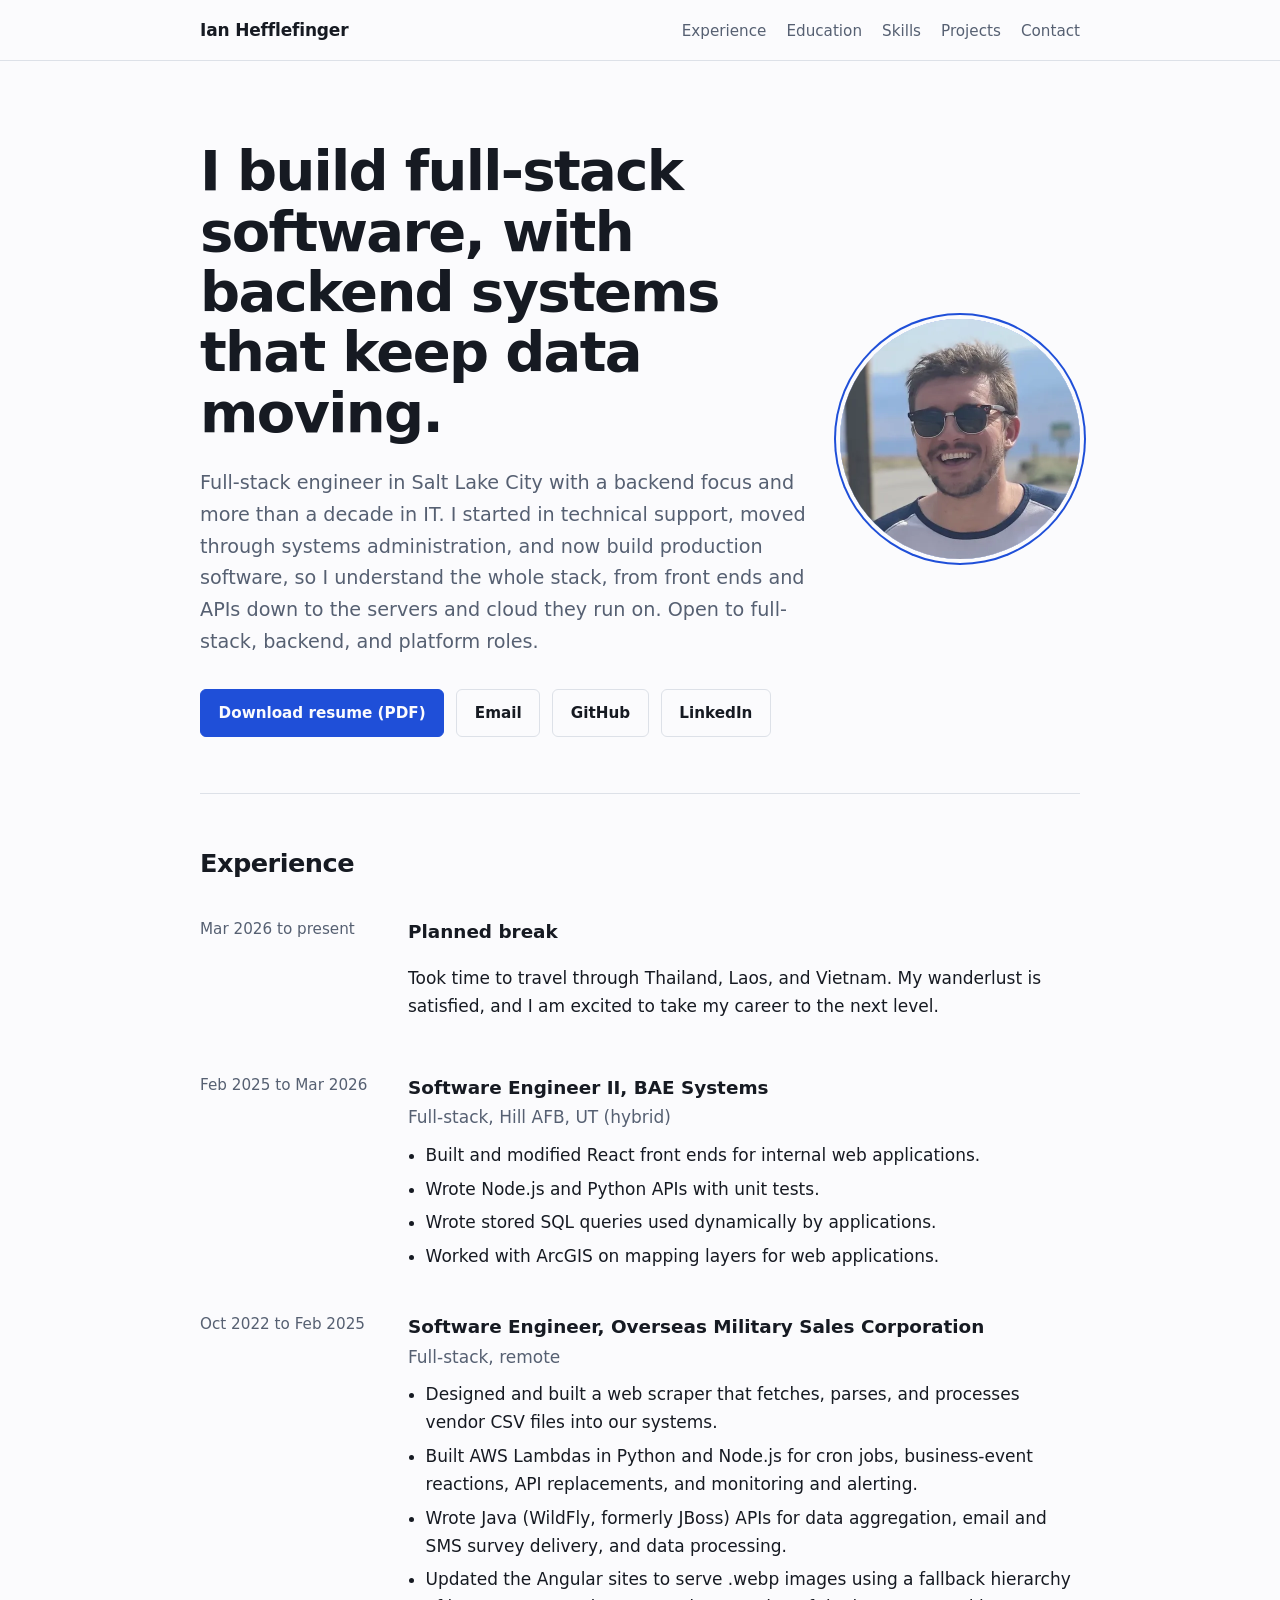
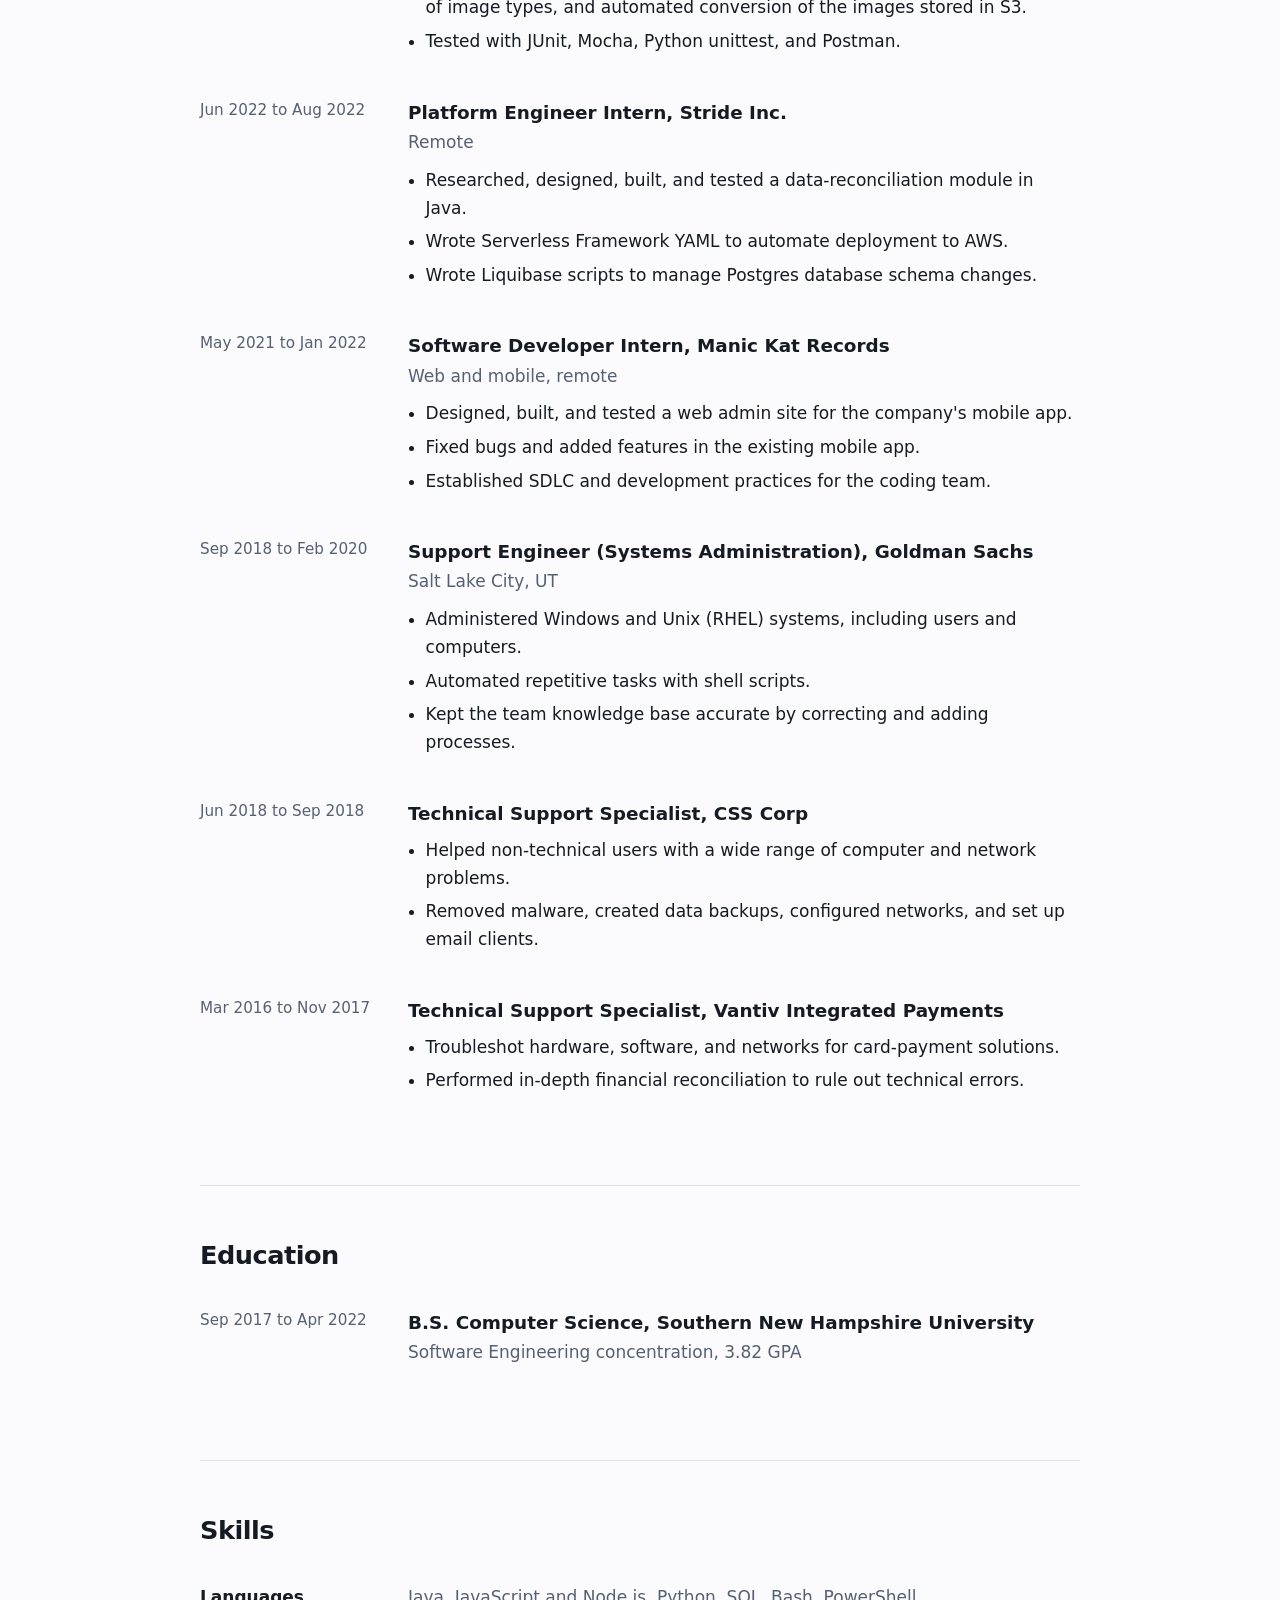
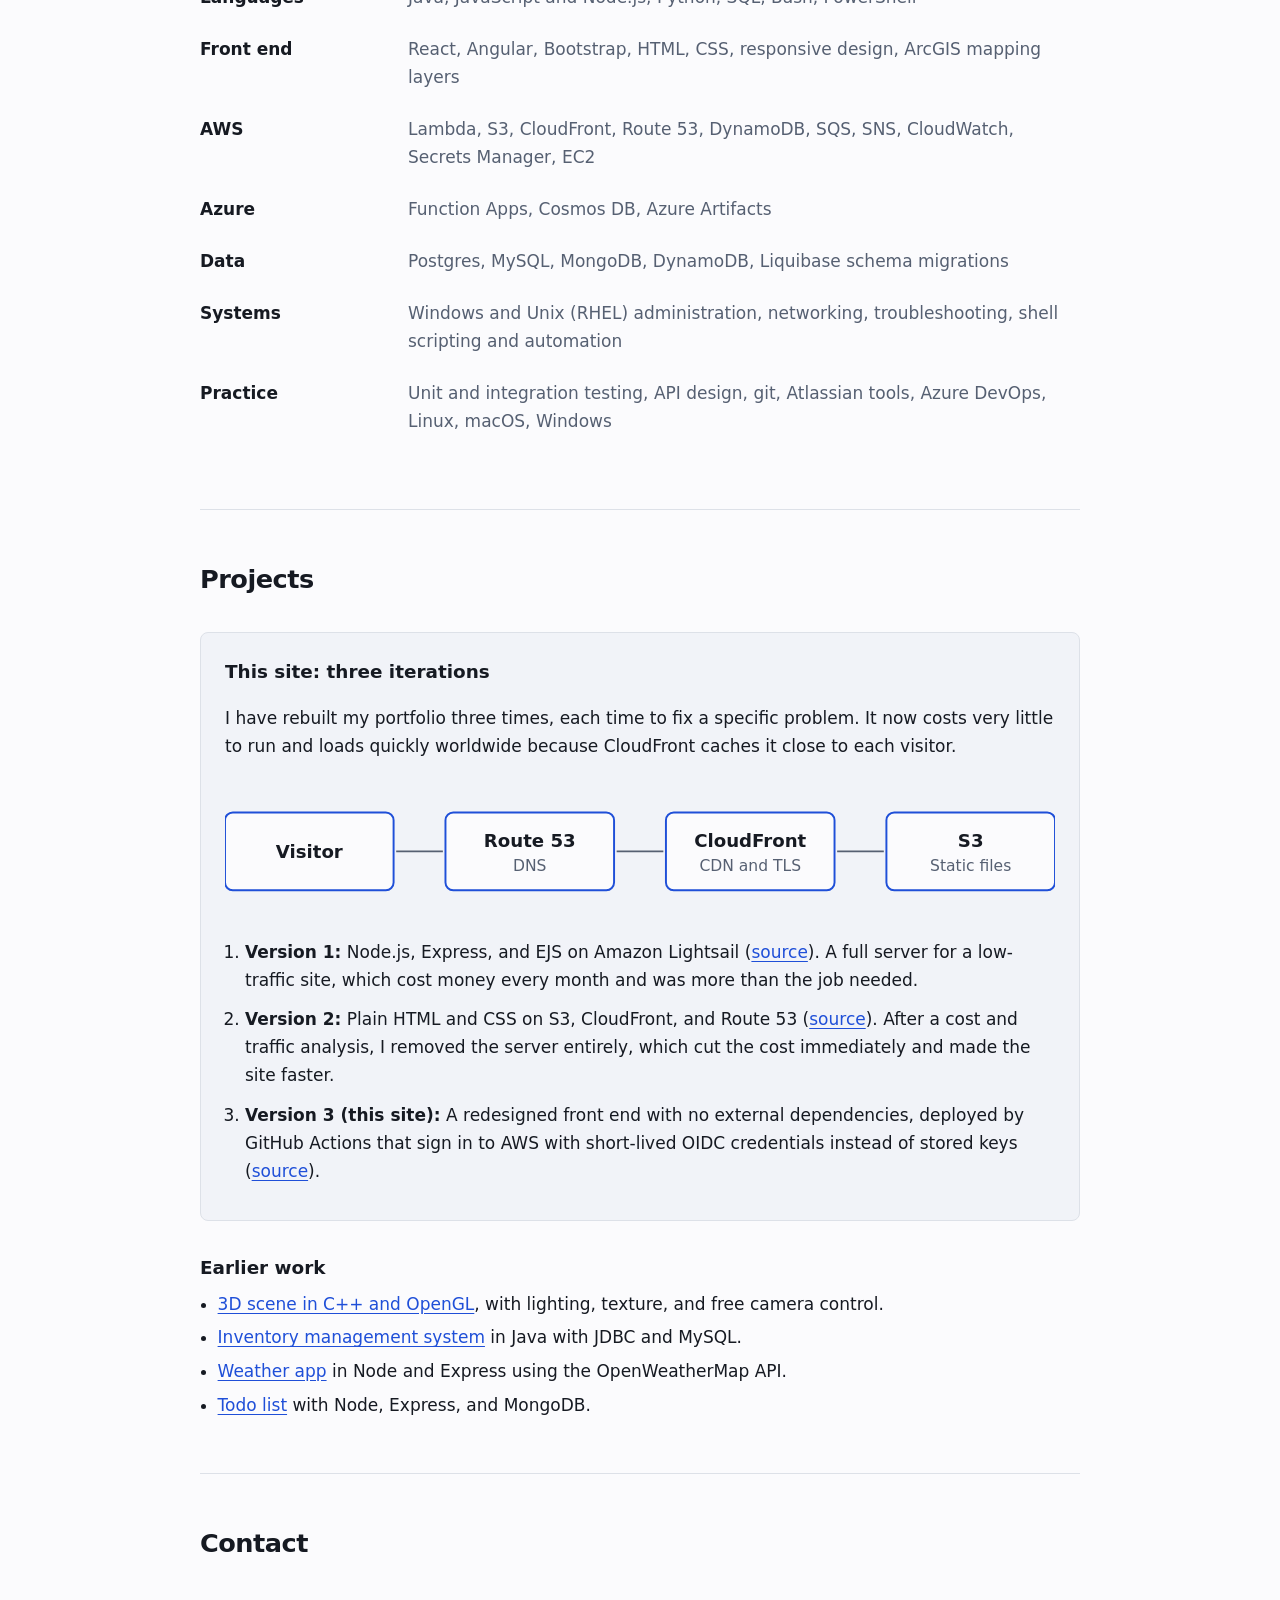
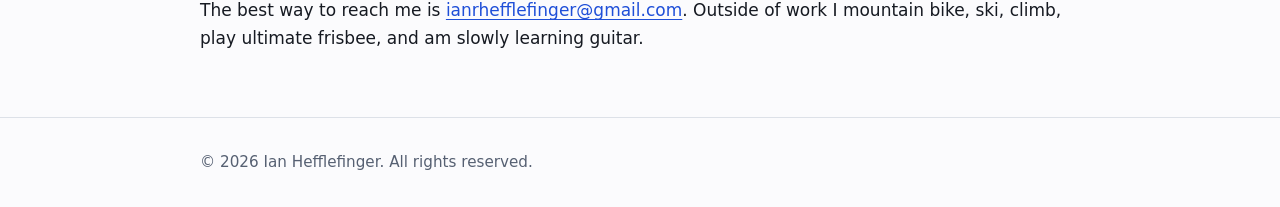
==== commit db4d1322: "Add source to second website iteration for consistency." ====
--- a/index.html
+++ b/index.html
@@ -115,7 +115,7 @@
     </svg>
     <ol class="iter">
       <li><strong>Version 1:</strong> Node.js, Express, and EJS on Amazon Lightsail (<a href="https://github.com/IanHefflefinger/IanHefflefingerDotCom">source</a>). A full server for a low-traffic site, which cost money every month and was more than the job needed.</li>
-      <li><strong>Version 2:</strong> Plain HTML and CSS on S3, CloudFront, and Route 53. After a cost and traffic analysis, I removed the server entirely, which cut the cost immediately and made the site faster.</li>
+      <li><strong>Version 2:</strong> Plain HTML and CSS on S3, CloudFront, and Route 53 (<a href="https://github.com/IanHefflefinger/ianhefflefingerdotcom2">source</a>). After a cost and traffic analysis, I removed the server entirely, which cut the cost immediately and made the site faster.</li>
       <li><strong>Version 3 (this site):</strong> A redesigned front end with no external dependencies, deployed by GitHub Actions that sign in to AWS with short-lived OIDC credentials instead of stored keys (<a href="https://github.com/IanHefflefinger/ianhefflefinger-site">source</a>).</li>
     </ol>
   </div>
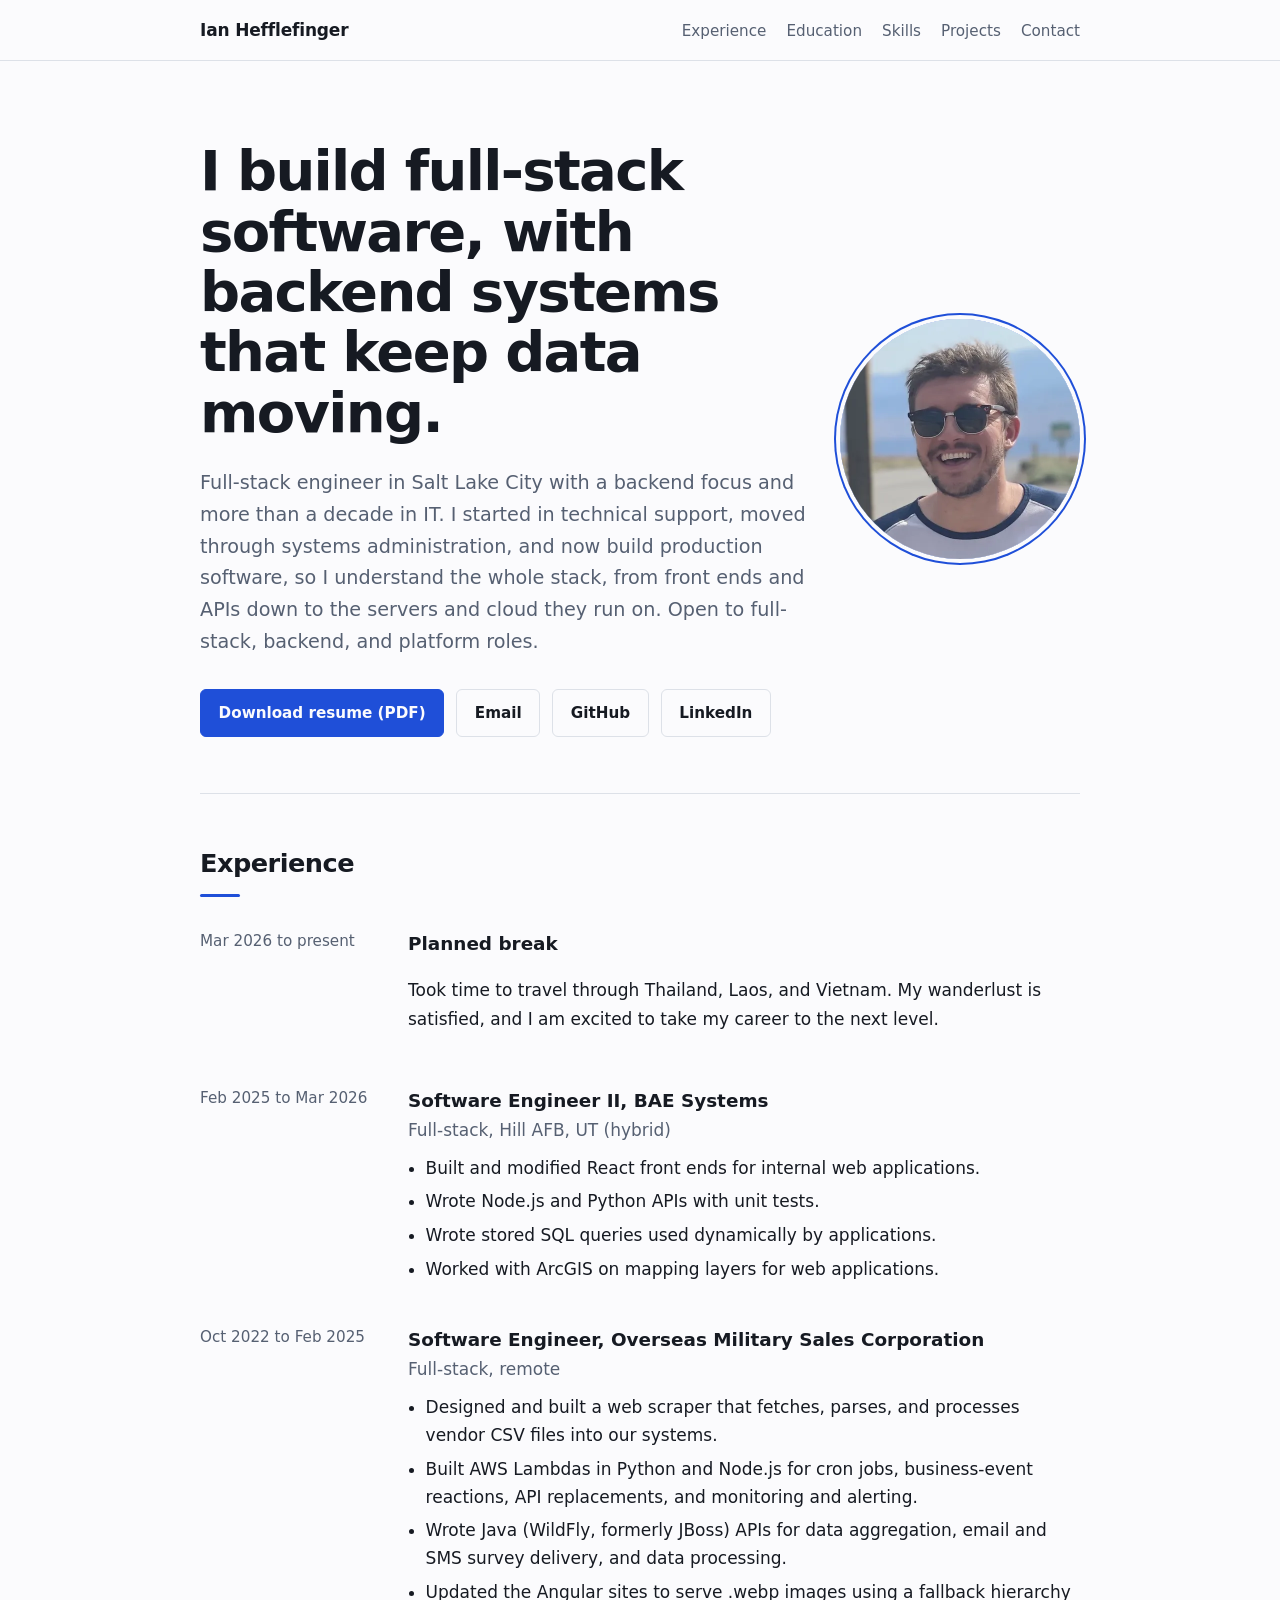
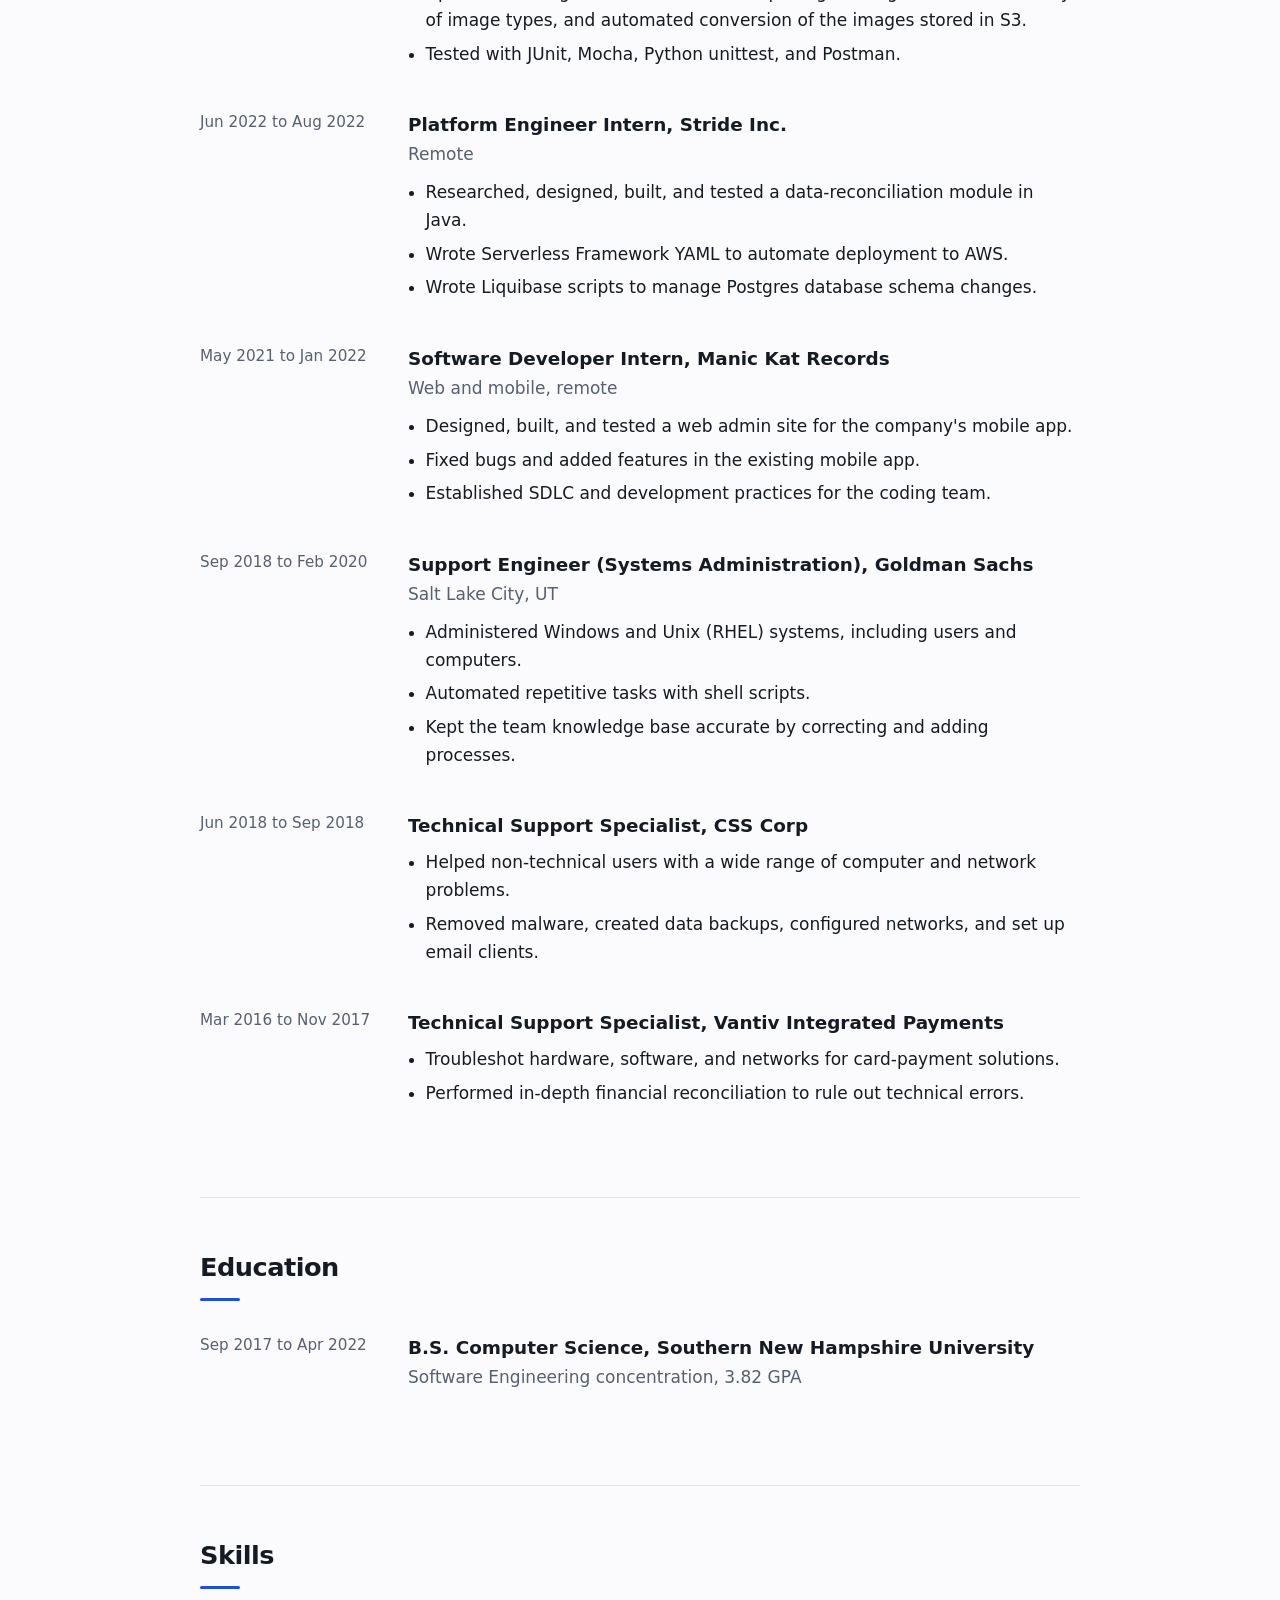
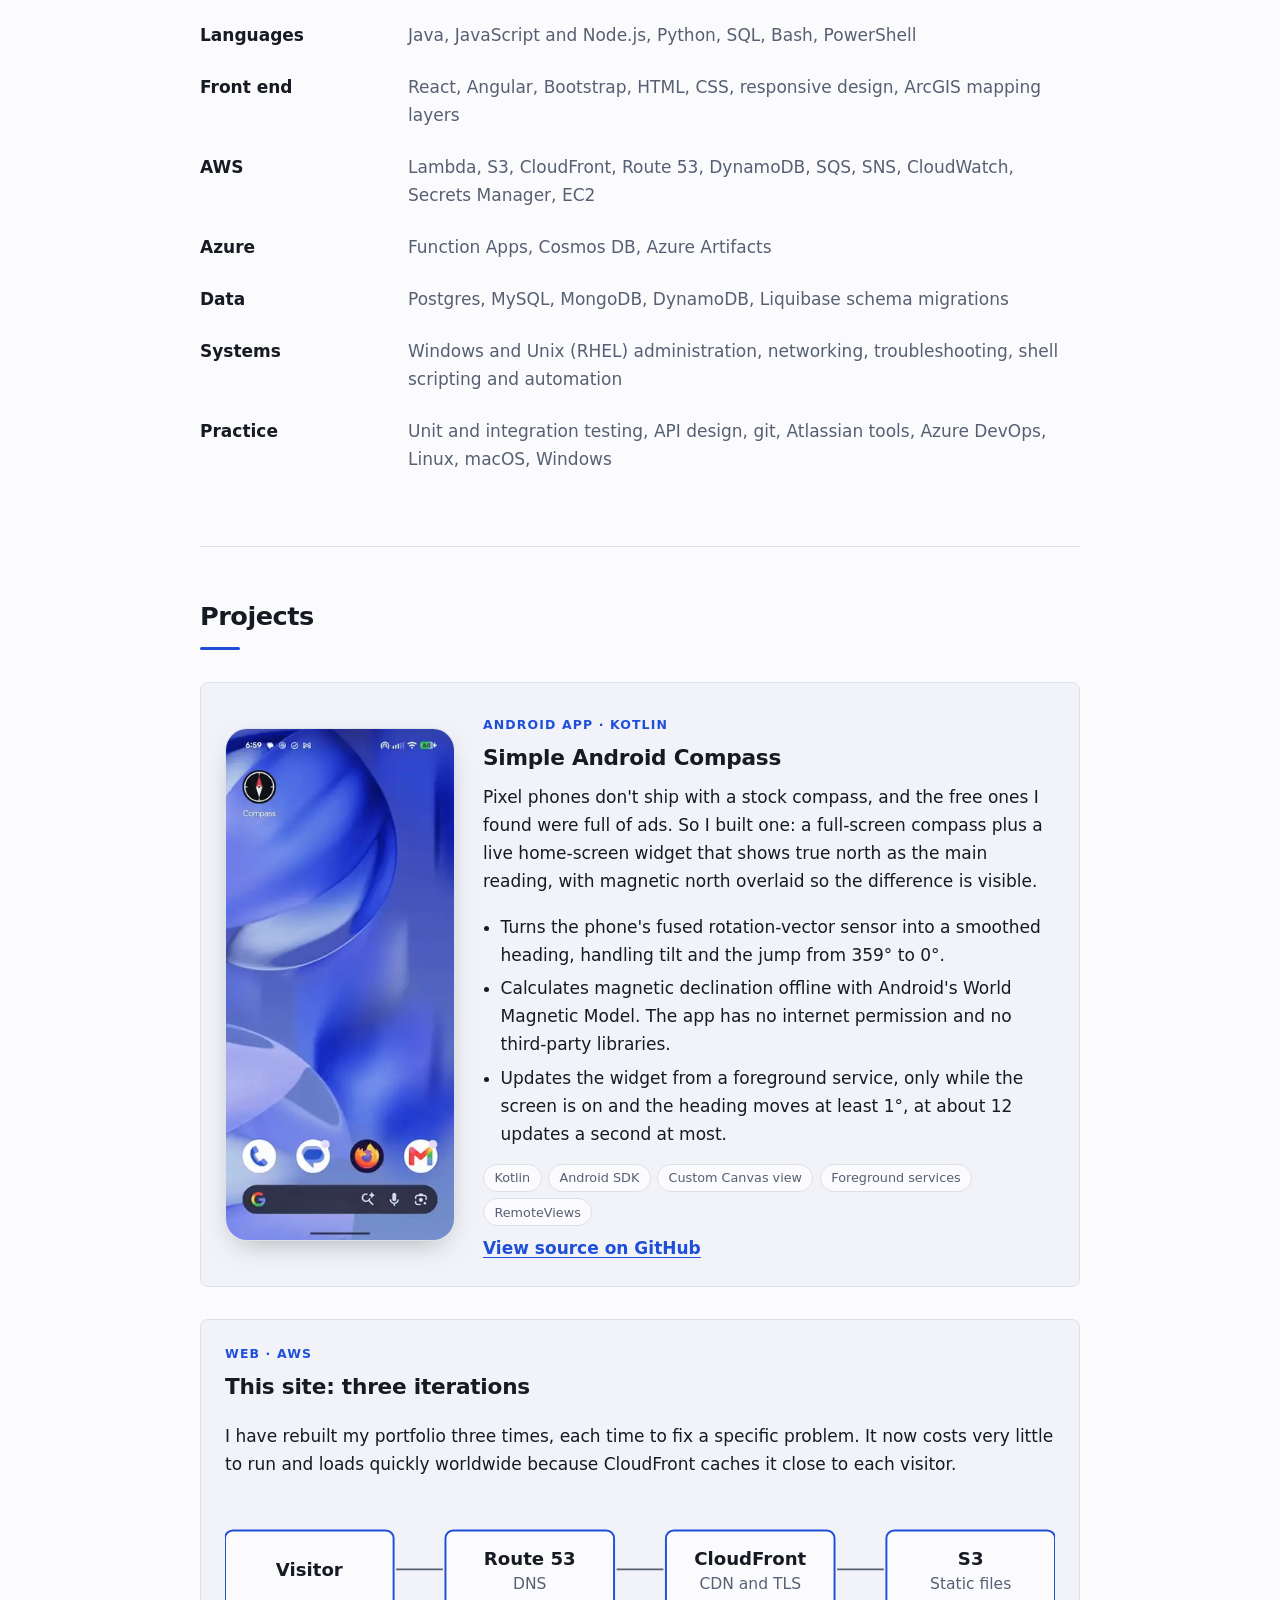
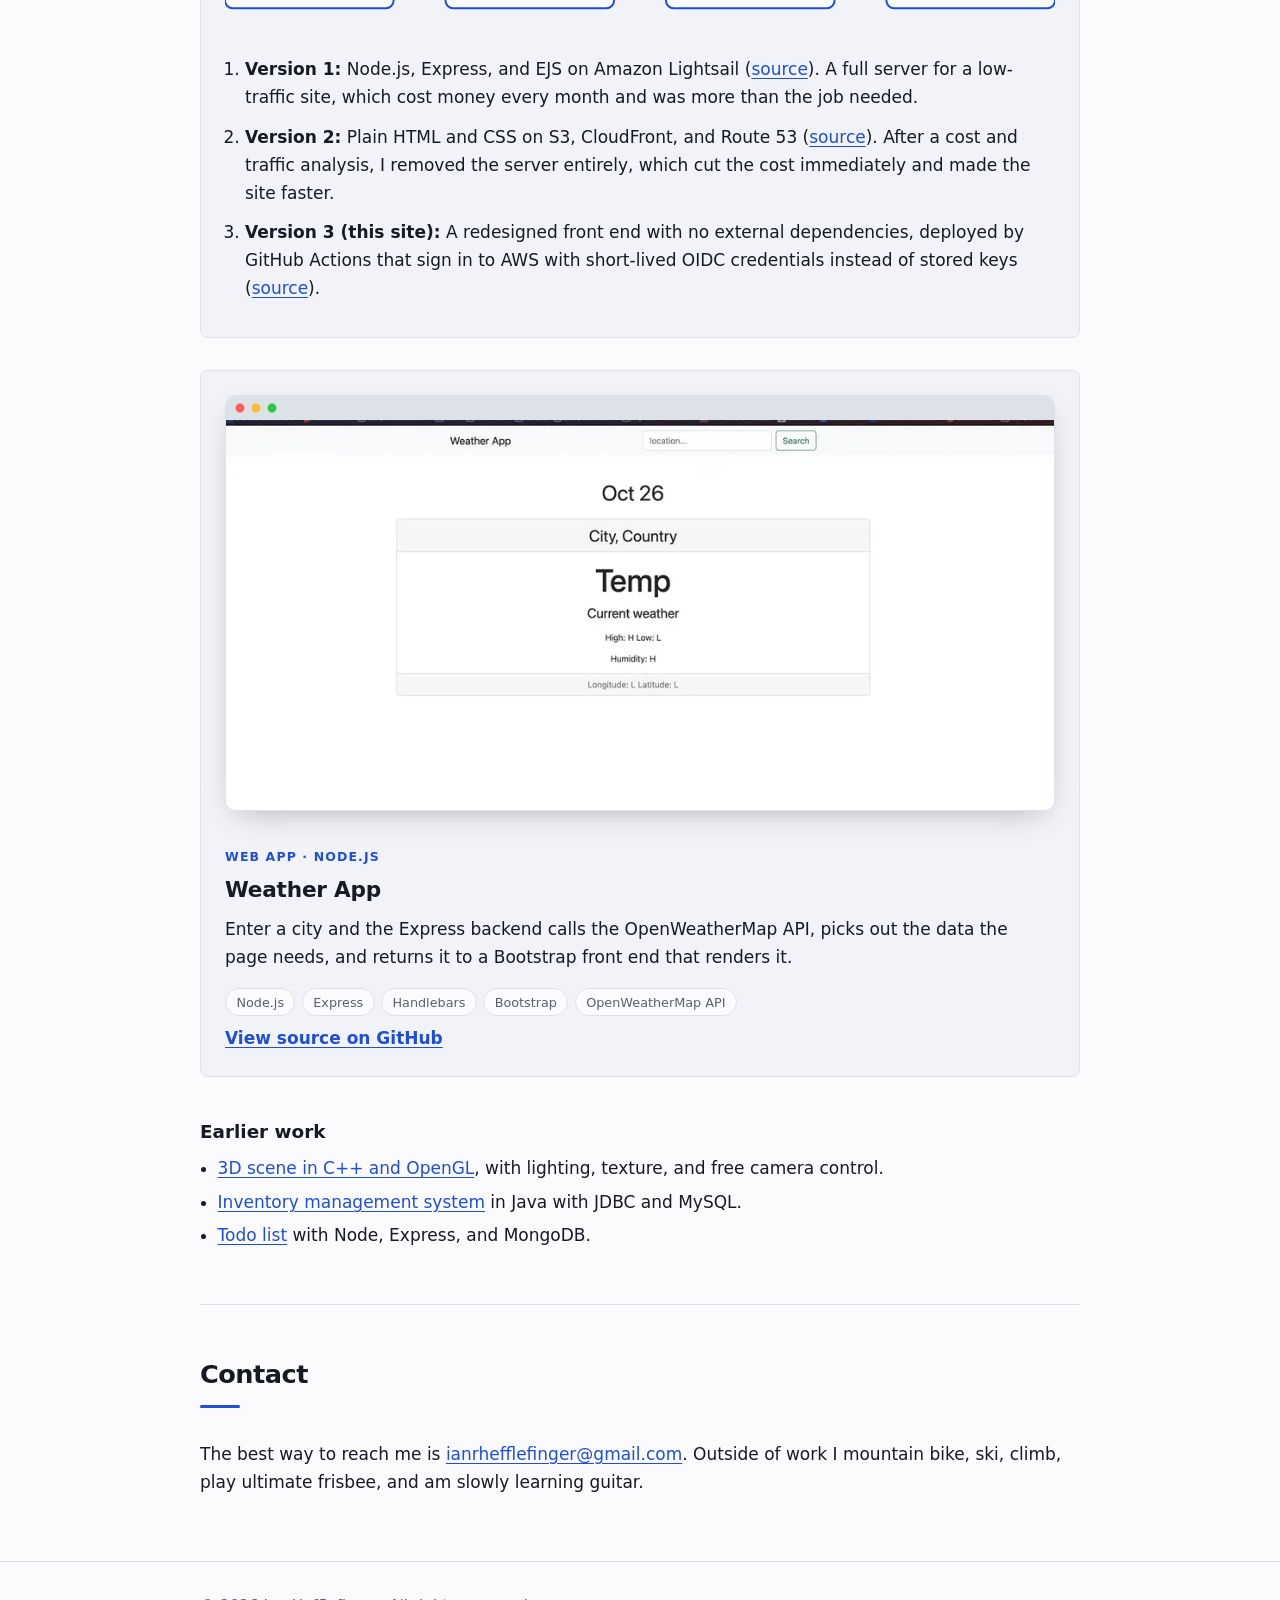
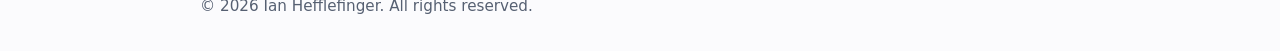
==== commit 1e36e23b: "Add compass and weather project cards with demos" ====
--- a/index.html
+++ b/index.html
@@ -103,7 +103,23 @@
 
 <section id="projects">
   <h2>Projects</h2>
+  <article class="panel project featured">
+    <div class="media phone"><img src="assets/compass-widget.webp" width="300" height="673" alt="Screen recording of adding the Compass widget to an Android home screen and tapping it to start it" loading="lazy"></div>
+    <div>
+      <p class="eyebrow">Android app &middot; Kotlin</p>
+      <h3>Simple Android Compass</h3>
+      <p>Pixel phones don't ship with a stock compass, and the free ones I found were full of ads. So I built one: a full-screen compass plus a live home-screen widget that shows true north as the main reading, with magnetic north overlaid so the difference is visible.</p>
+      <ul>
+        <li>Turns the phone's fused rotation-vector sensor into a smoothed heading, handling tilt and the jump from 359&deg; to 0&deg;.</li>
+        <li>Calculates magnetic declination offline with Android's World Magnetic Model. The app has no internet permission and no third-party libraries.</li>
+        <li>Updates the widget from a foreground service, only while the screen is on and the heading moves at least 1&deg;, at about 12 updates a second at most.</li>
+      </ul>
+      <div class="chips"><span>Kotlin</span><span>Android SDK</span><span>Custom Canvas view</span><span>Foreground services</span><span>RemoteViews</span></div>
+      <p class="cta"><a href="https://github.com/IanHefflefinger/Simple-Android-Compass">View source on GitHub</a></p>
+    </div>
+  </article>
   <div class="panel">
+    <p class="eyebrow">Web &middot; AWS</p>
     <h3>This site: three iterations</h3>
     <p>I have rebuilt my portfolio three times, each time to fix a specific problem. It now costs very little to run and loads quickly worldwide because CloudFront caches it close to each visitor.</p>
     <svg viewBox="0 0 640 90" role="img" aria-label="Request path: visitor to Route 53 to CloudFront to S3">
@@ -119,11 +135,20 @@
       <li><strong>Version 3 (this site):</strong> A redesigned front end with no external dependencies, deployed by GitHub Actions that sign in to AWS with short-lived OIDC credentials instead of stored keys (<a href="https://github.com/IanHefflefinger/ianhefflefinger-site">source</a>).</li>
     </ol>
   </div>
-  <h3 style="margin-top:2rem">Earlier work</h3>
+<article class="panel project">
+    <div class="media browser"><img src="assets/weather-app.webp" width="960" height="452" alt="Screen recording of the weather app searching for a city" loading="lazy"></div>
+    <div>
+      <p class="eyebrow">Web app &middot; Node.js</p>
+      <h3>Weather App</h3>
+      <p>Enter a city and the Express backend calls the OpenWeatherMap API, picks out the data the page needs, and returns it to a Bootstrap front end that renders it.</p>
+      <div class="chips"><span>Node.js</span><span>Express</span><span>Handlebars</span><span>Bootstrap</span><span>OpenWeatherMap API</span></div>
+      <p class="cta"><a href="https://github.com/IanHefflefinger/weatherApp">View source on GitHub</a></p>
+    </div>
+  </article>
+  <h3 style="margin-top:2.5rem">Earlier work</h3>
   <ul>
     <li><a href="https://github.com/IanHefflefinger/CS-330">3D scene in C++ and OpenGL</a>, with lighting, texture, and free camera control.</li>
     <li><a href="https://github.com/IanHefflefinger/CS-499/tree/master/ApplesAndOranges/After/InventoryManagementSystemWithDatabase">Inventory management system</a> in Java with JDBC and MySQL.</li>
-    <li><a href="https://github.com/IanHefflefinger/weatherApp">Weather app</a> in Node and Express using the OpenWeatherMap API.</li>
     <li><a href="https://github.com/IanHefflefinger/todoListWithMongo">Todo list</a> with Node, Express, and MongoDB.</li>
   </ul>
 </section>
--- a/style.css
+++ b/style.css
@@ -3,7 +3,7 @@
 *{box-sizing:border-box}
 html{scroll-behavior:smooth}
 @media(prefers-reduced-motion:reduce){html{scroll-behavior:auto}}
-body{margin:0;background:var(--bg);color:var(--ink);font:1.0625rem/1.65 ui-sans-serif,system-ui,-apple-system,"Segoe UI",Roboto,sans-serif}
+body{margin:0;background:var(--bg) radial-gradient(60rem 28rem at 88% -8%,color-mix(in srgb,var(--accent) 13%,transparent),transparent) no-repeat;color:var(--ink);font:1.0625rem/1.65 ui-sans-serif,system-ui,-apple-system,"Segoe UI",Roboto,sans-serif}
 .wrap{max-width:58rem;margin:0 auto;padding:0 1.5rem}
 a{color:var(--accent);text-underline-offset:3px}
 a:focus-visible{outline:3px solid var(--accent);outline-offset:3px;border-radius:2px}
@@ -50,3 +50,18 @@
 .notfound picture{display:block;width:100%;max-width:640px;margin:0 0 2rem}
 .notfound img{display:block;width:100%;height:auto;border-radius:8px}
 .notfound .links{justify-content:center}
+h2::after{content:"";display:block;width:2.5rem;height:3px;margin-top:.6rem;background:var(--accent);border-radius:2px}
+.panel{margin-bottom:2rem;transition:border-color .2s}
+.panel:hover{border-color:var(--accent)}
+.project{display:grid;gap:1.75rem;align-items:center}
+@media(min-width:760px){.project.featured{grid-template-columns:230px 1fr}}
+.project p,.project ul{margin-top:.5rem}
+.media img{display:block;width:100%;height:auto}
+.phone{max-width:230px;margin:0 auto;border:1px solid var(--line);border-radius:22px;overflow:hidden;box-shadow:0 10px 30px -12px rgba(0,0,0,.35)}
+.browser{border:1px solid var(--line);border-radius:10px;overflow:hidden;box-shadow:0 10px 30px -12px rgba(0,0,0,.3)}
+.browser::before{content:"";display:block;height:24px;background:radial-gradient(circle at 14px 12px,#ff6058 4px,transparent 5px),radial-gradient(circle at 30px 12px,#ffbd2e 4px,transparent 5px),radial-gradient(circle at 46px 12px,#28c940 4px,transparent 5px),var(--line)}
+.eyebrow{margin:0 0 .25rem;font-size:.78rem;letter-spacing:.09em;text-transform:uppercase;font-weight:650;color:var(--accent)}
+.panel h3{font-size:1.35rem;letter-spacing:-.01em}
+.chips{display:flex;flex-wrap:wrap;gap:.4rem;margin:1rem 0 .25rem}
+.chips span{font-size:.8rem;padding:.15rem .65rem;border:1px solid var(--line);border-radius:999px;color:var(--mute);background:var(--bg)}
+.cta{margin:.75rem 0 0;font-weight:600}
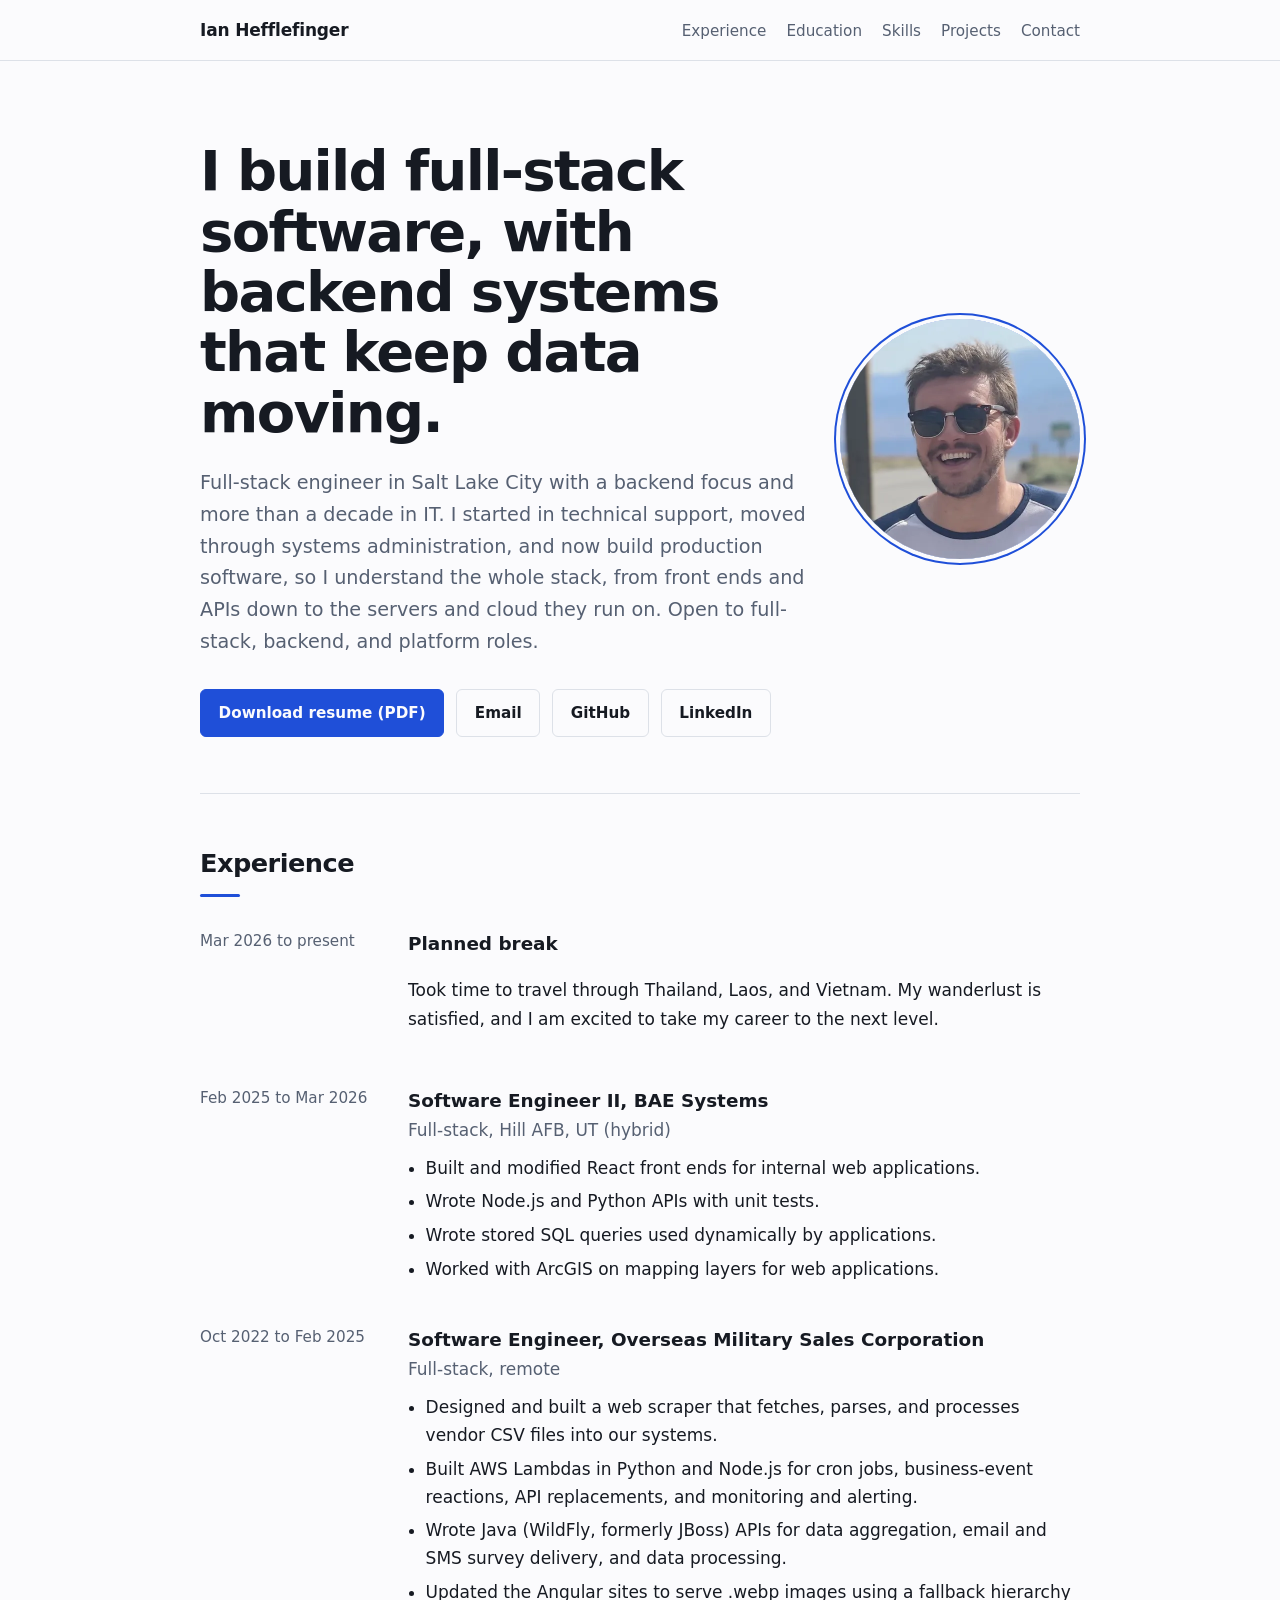
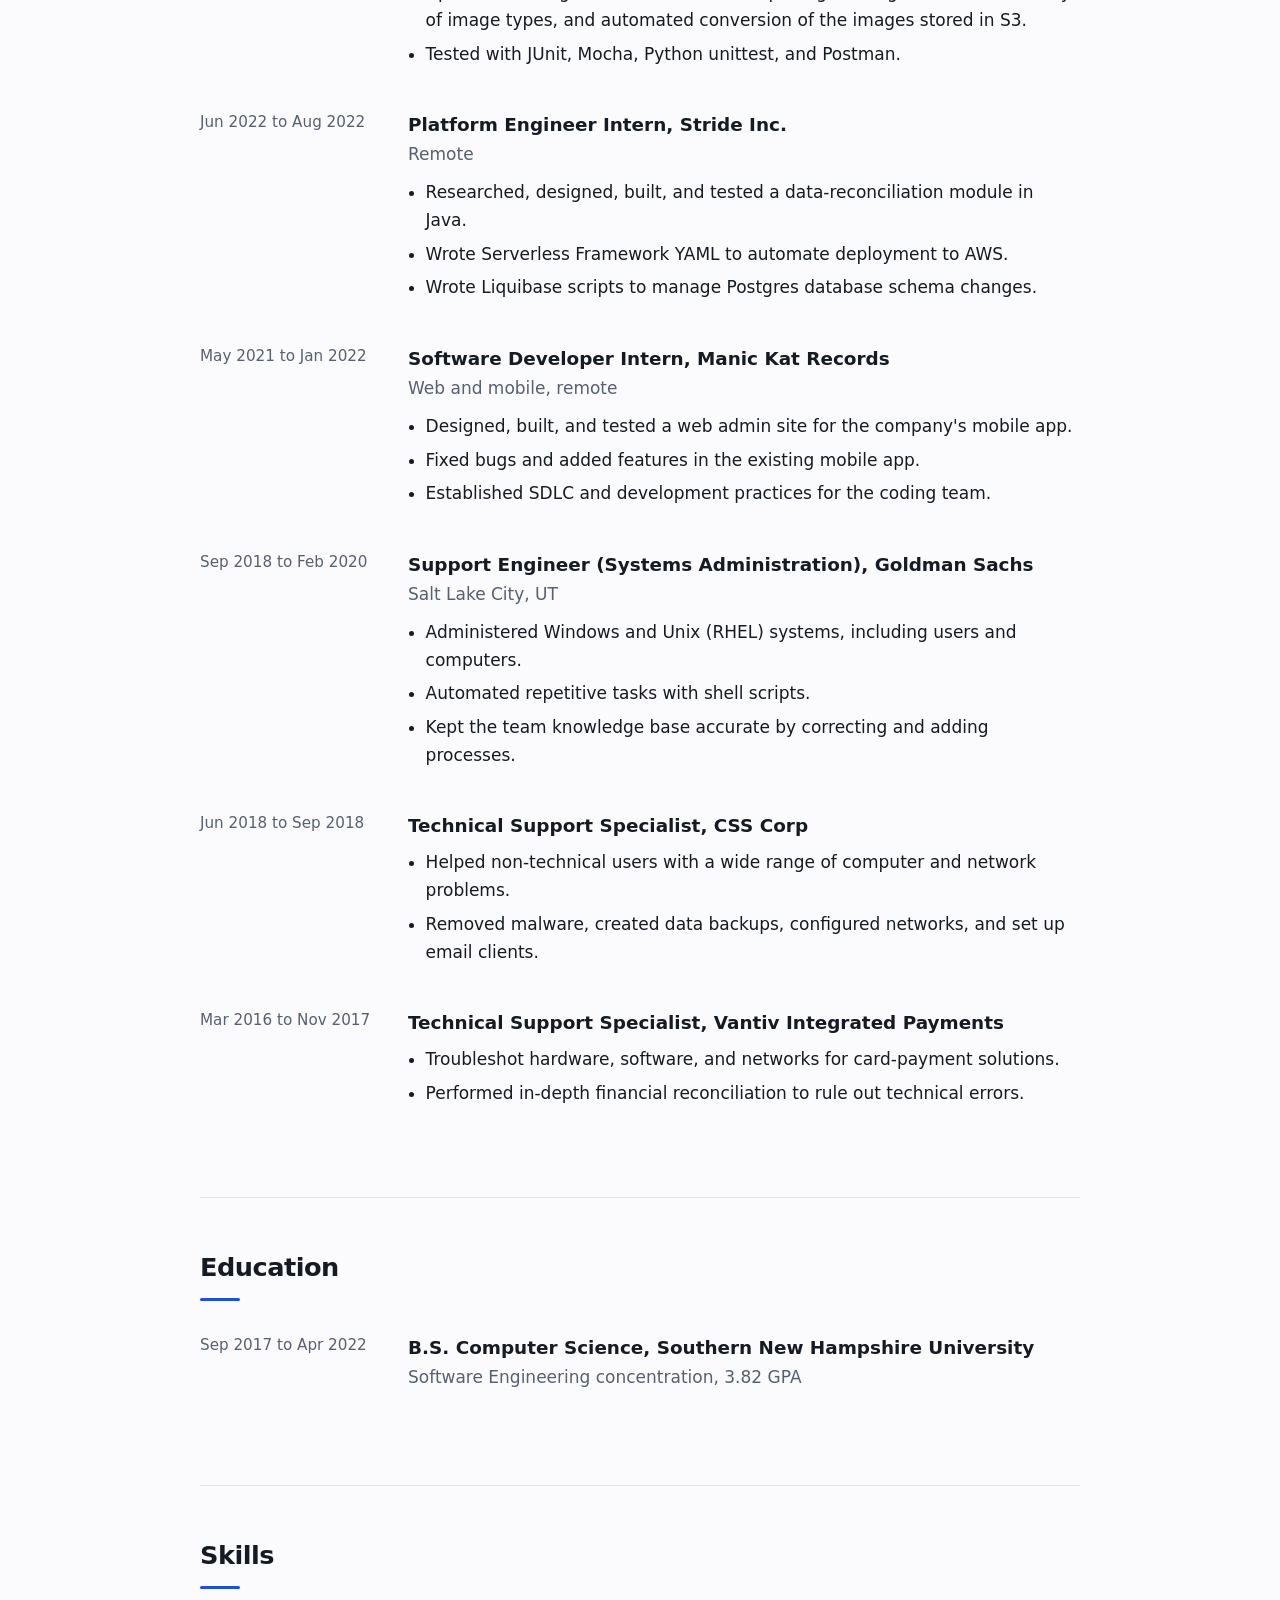
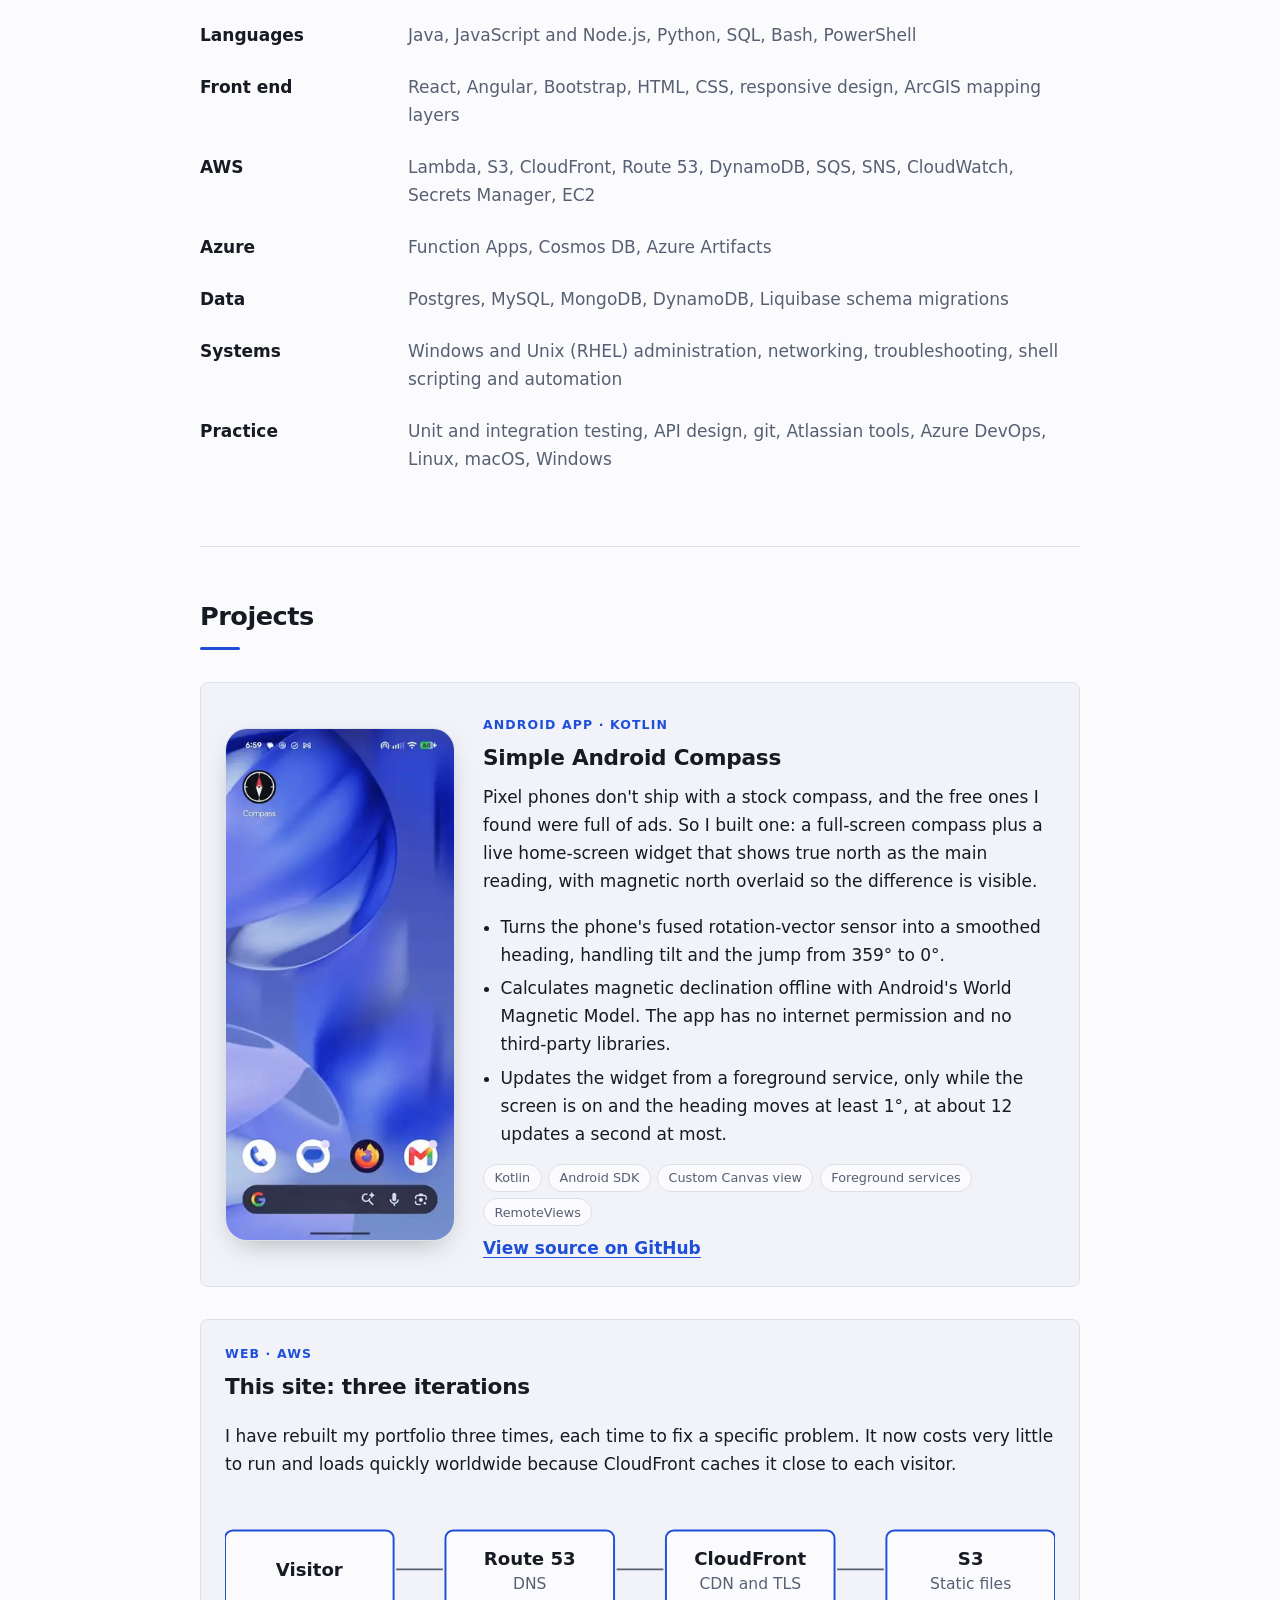
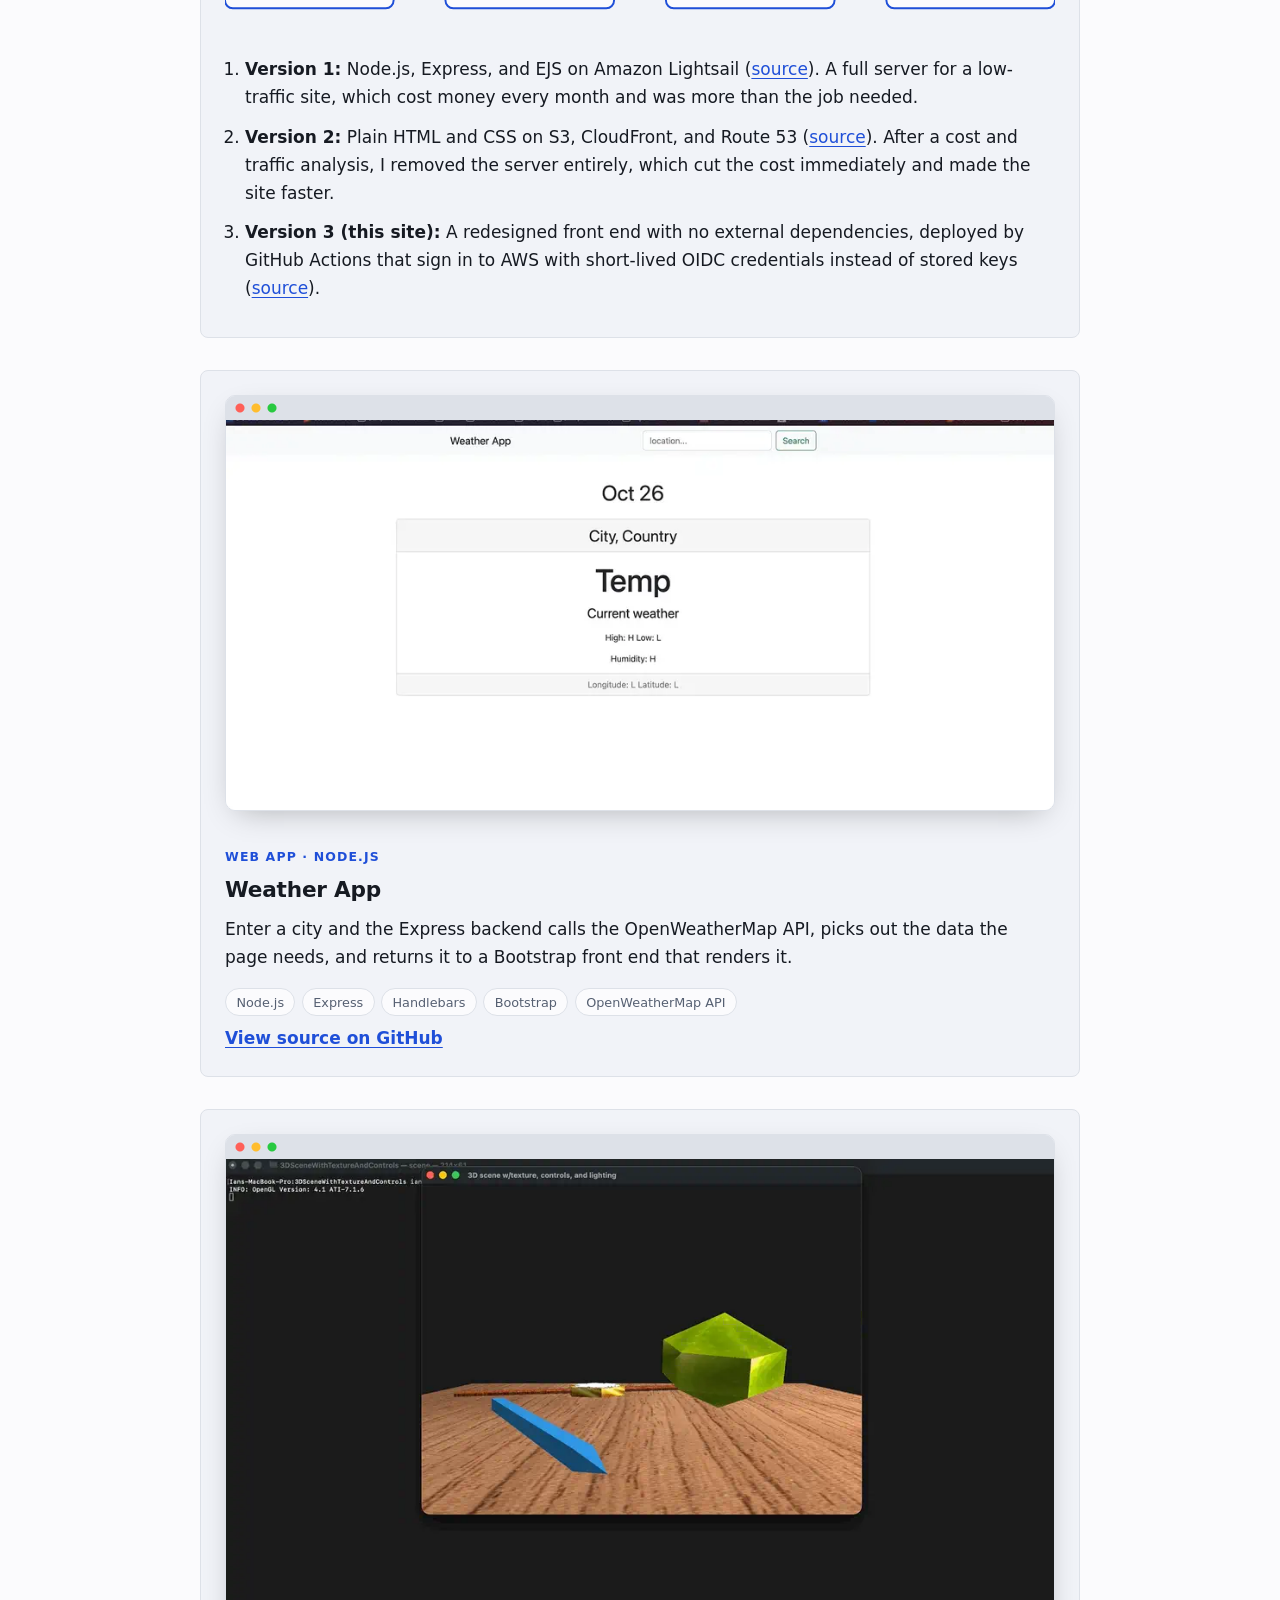
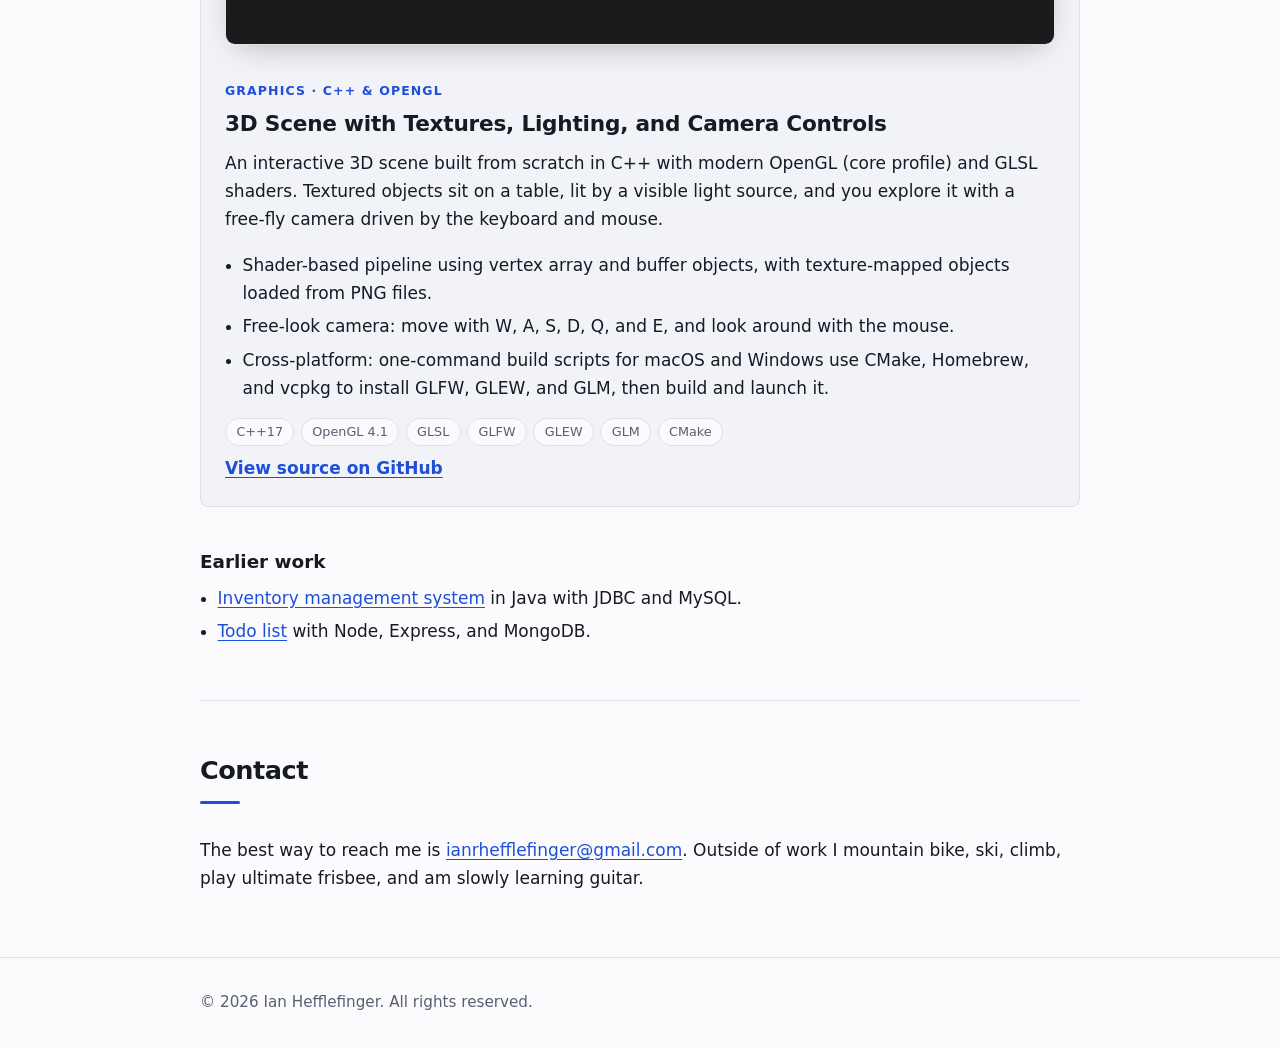
==== commit 9b10442e: "Add 3D scene project card" ====
--- a/index.html
+++ b/index.html
@@ -145,9 +145,23 @@
       <p class="cta"><a href="https://github.com/IanHefflefinger/weatherApp">View source on GitHub</a></p>
     </div>
   </article>
+  <article class="panel project">
+    <div class="media browser"><img src="assets/3d-scene.webp" width="960" height="562" alt="Screen recording of building and launching the 3D scene, then flying around it with the keyboard and mouse" loading="lazy"></div>
+    <div>
+      <p class="eyebrow">Graphics &middot; C++ &amp; OpenGL</p>
+      <h3>3D Scene with Textures, Lighting, and Camera Controls</h3>
+      <p>An interactive 3D scene built from scratch in C++ with modern OpenGL (core profile) and GLSL shaders. Textured objects sit on a table, lit by a visible light source, and you explore it with a free-fly camera driven by the keyboard and mouse.</p>
+      <ul>
+        <li>Shader-based pipeline using vertex array and buffer objects, with texture-mapped objects loaded from PNG files.</li>
+        <li>Free-look camera: move with W, A, S, D, Q, and E, and look around with the mouse.</li>
+        <li>Cross-platform: one-command build scripts for macOS and Windows use CMake, Homebrew, and vcpkg to install GLFW, GLEW, and GLM, then build and launch it.</li>
+      </ul>
+      <div class="chips"><span>C++17</span><span>OpenGL 4.1</span><span>GLSL</span><span>GLFW</span><span>GLEW</span><span>GLM</span><span>CMake</span></div>
+      <p class="cta"><a href="https://github.com/IanHefflefinger/CS-330">View source on GitHub</a></p>
+    </div>
+  </article>
   <h3 style="margin-top:2.5rem">Earlier work</h3>
   <ul>
-    <li><a href="https://github.com/IanHefflefinger/CS-330">3D scene in C++ and OpenGL</a>, with lighting, texture, and free camera control.</li>
     <li><a href="https://github.com/IanHefflefinger/CS-499/tree/master/ApplesAndOranges/After/InventoryManagementSystemWithDatabase">Inventory management system</a> in Java with JDBC and MySQL.</li>
     <li><a href="https://github.com/IanHefflefinger/todoListWithMongo">Todo list</a> with Node, Express, and MongoDB.</li>
   </ul>
